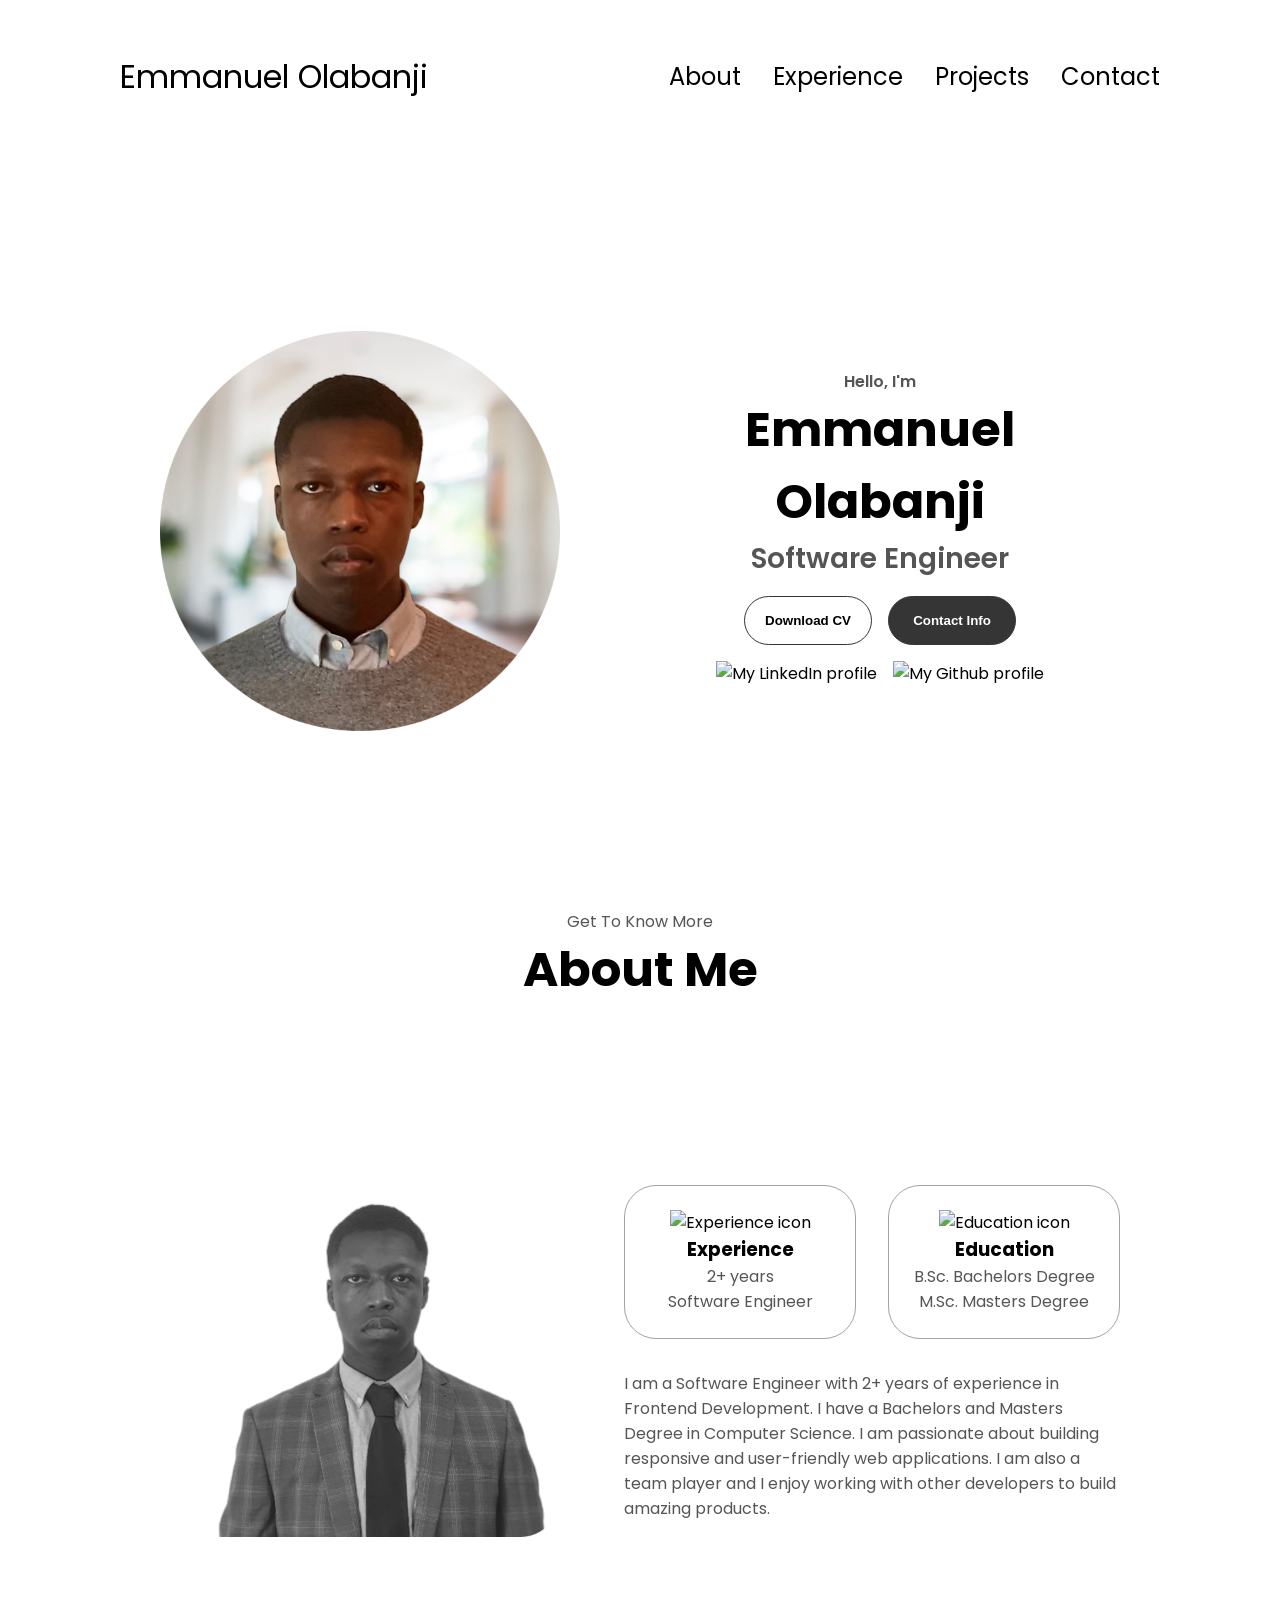
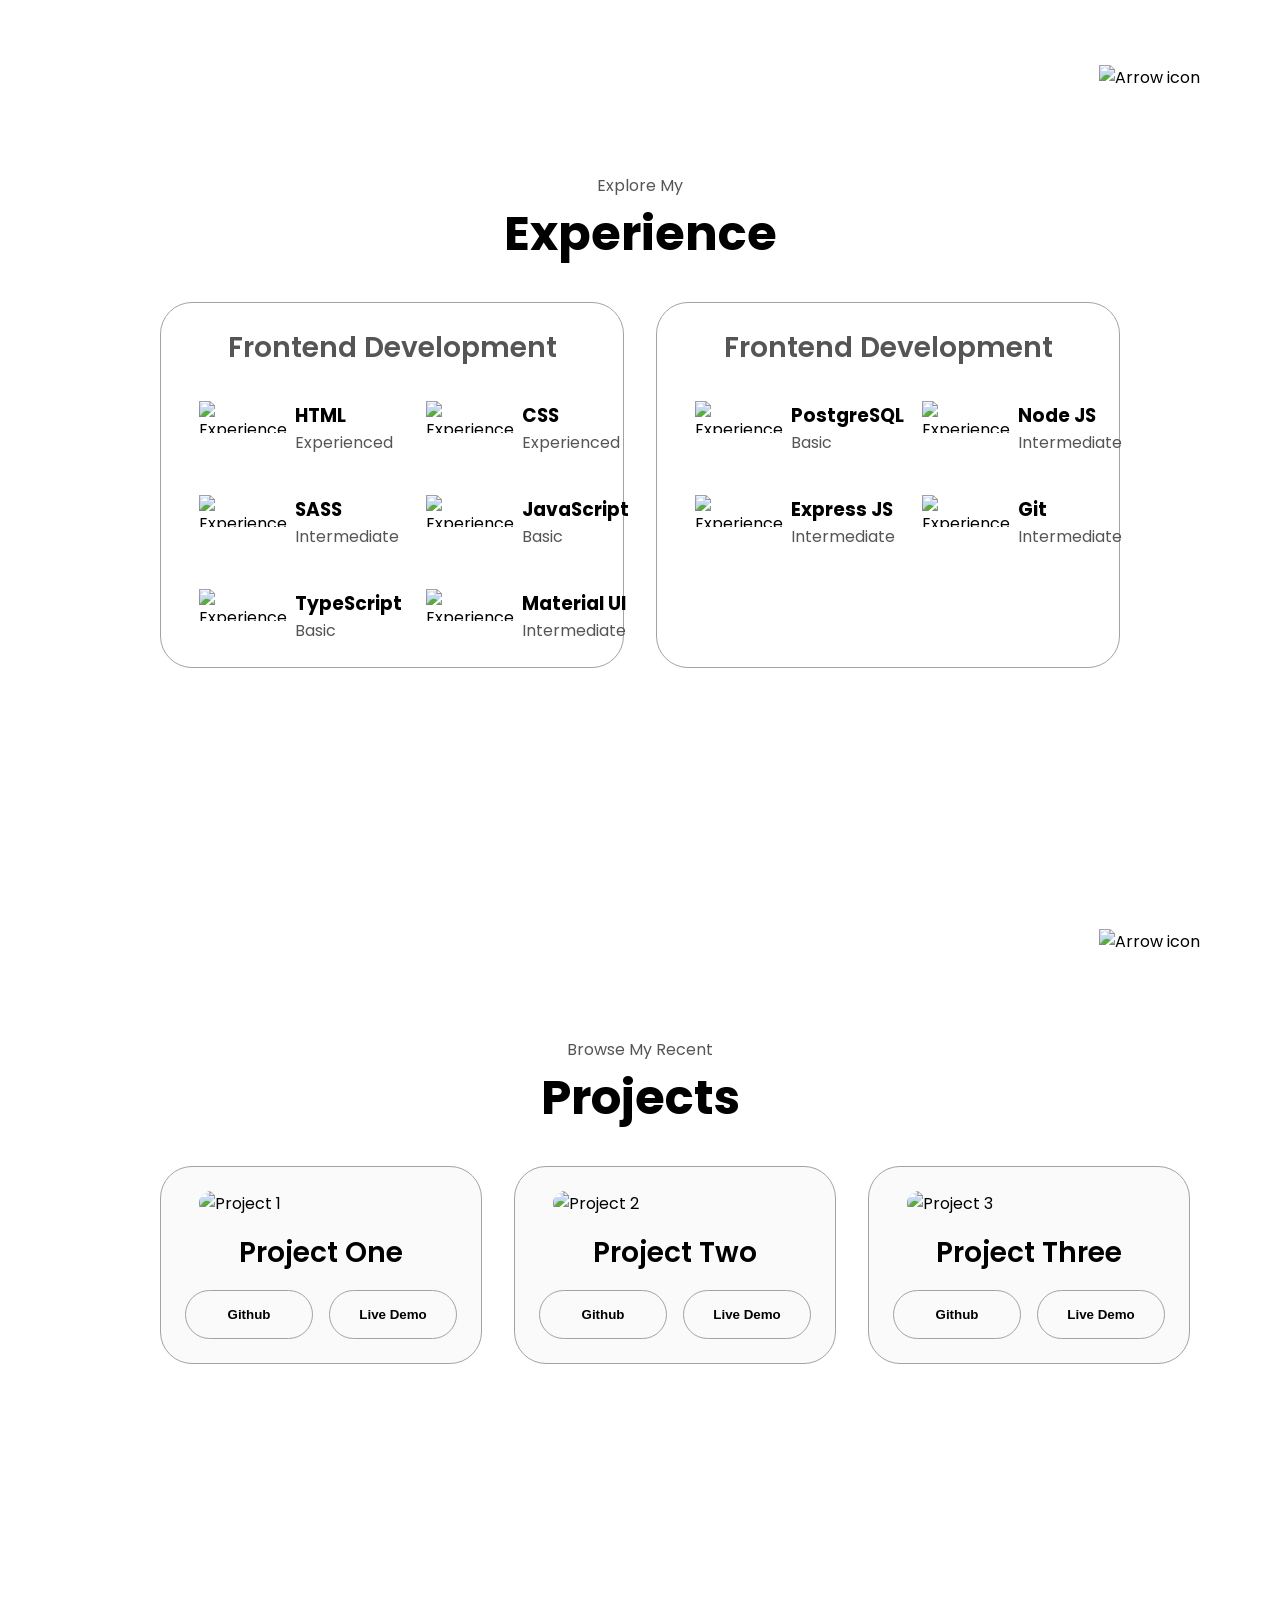
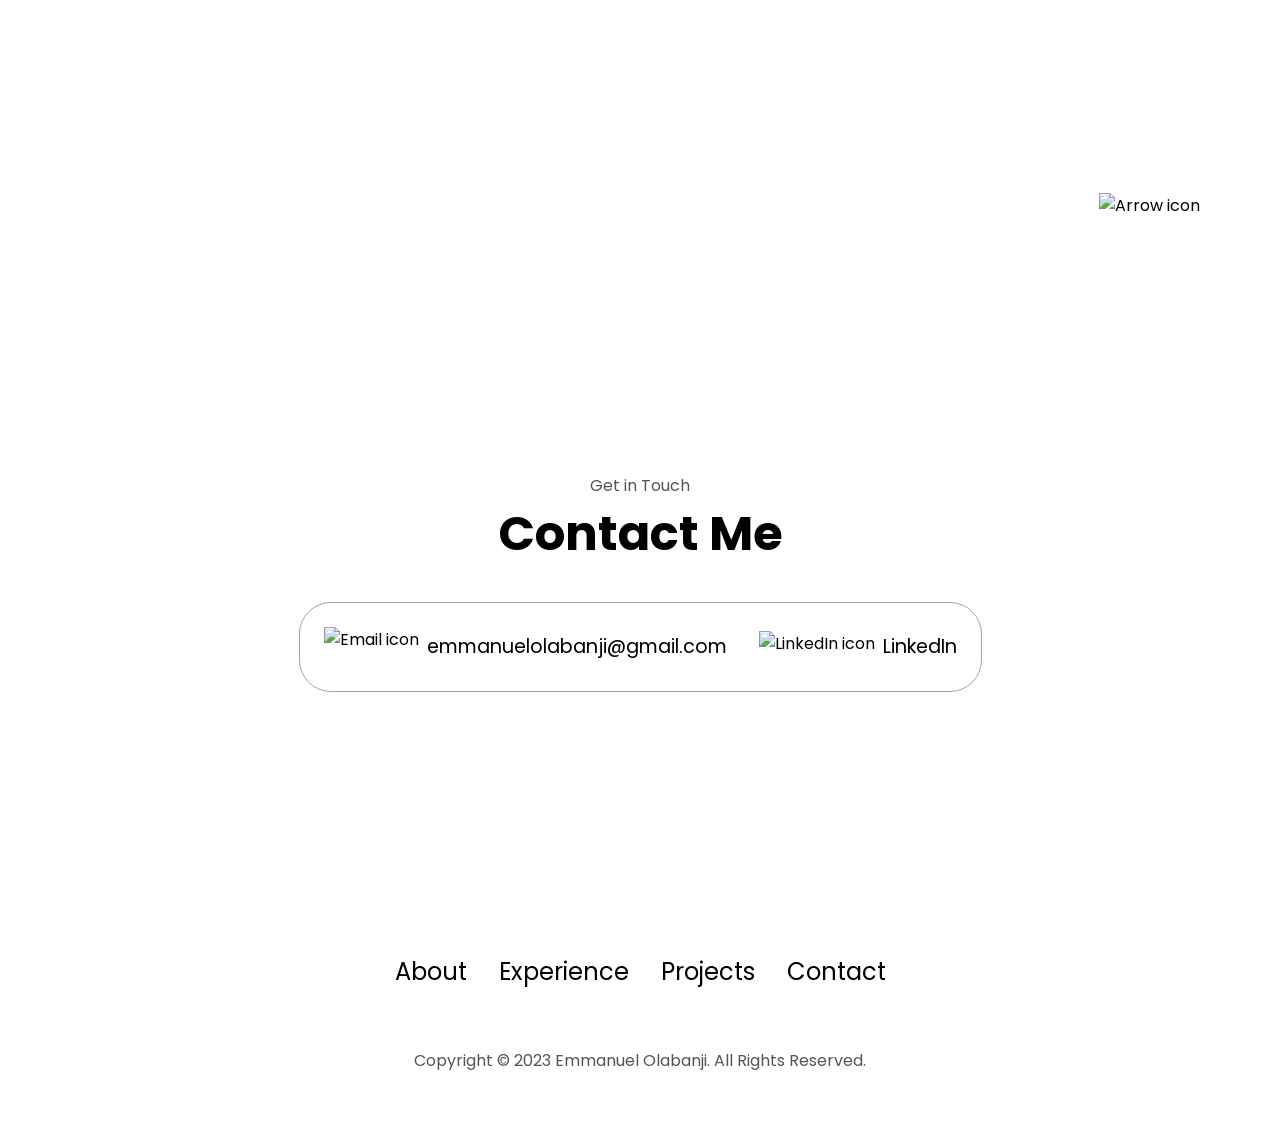
==== index.html @ 45207d9d "Finished Site Amendments" ====
<!DOCTYPE html>
<html lang="en">

<head>
    <meta charset="UTF-8" />
    <meta http-equiv="X-UA-Compatible" content="IE=edge" />
    <meta name="viewport" content="width=device-width, initial-scale=1.0" />
    <title>Portfolio</title>
    <link rel="stylesheet" href="style.css" />
    <link rel="stylesheet" href="mediaqueries.css" />
</head>

<body>
    <nav id="desktop-nav">
        <div class="logo">Emmanuel Olabanji</div>
        <div>
            <ul class="nav-links">
                <li><a href="#about">About</a></li>
                <li><a href="#experience">Experience</a></li>
                <li><a href="#projects">Projects</a></li>
                <li><a href="#contact">Contact</a></li>
            </ul>
        </div>
    </nav>
    <nav id="hamburger-nav">
        <div class="logo">Emmanuel Olabanji</div>
        <div class="hamburger-menu">
            <div class="hamburger-icon" onclick="toggleMenu()">
                <span></span>
                <span></span>
                <span></span>
            </div>
            <div class="menu-links">
                <li><a href="#about" onclick="toggleMenu()">About</a></li>
                <li><a href="#experience" onclick="toggleMenu()">Experience</a></li>
                <li><a href="#projects" onclick="toggleMenu()">Projects</a></li>
                <li><a href="#contact" onclick="toggleMenu()">Contact</a></li>
            </div>
        </div>
    </nav>
    <section id="profile">
        <div class="section__pic-container">
            <img src="./assets/profile-pic.png" alt="Emmanuel Olabanji Profile picture" />
        </div>
        <div class="section__text">
            <p class="section__text__p1">Hello, I'm</p>
            <h1 class="title">Emmanuel Olabanji</h1>
            <p class="section__text__p2">Software Engineer</p>
            <div class="btn-container">
                <button class="btn btn-color-2" onclick="window.open('./assets/EmmanuelOlabanjiCV_V1.pdf')">
                    Download CV
                </button>
                <button class="btn btn-color-1" onclick="location.href='./#contact'">
                    Contact Info
                </button>
            </div>
            <div id="socials-container">
                <img src="./assets/linkedin.png" alt="My LinkedIn profile" class="icon"
                    onclick="location.href='https://www.linkedin.com/in/emmanuelolabanji/'" />
                <img src="./assets/github.png" alt="My Github profile" class="icon"
                    onclick="location.href='https://github.com/Emmanuel-Olabanji'" />
            </div>
        </div>
    </section>
    <section id="about">
        <p class="section__text__p1">Get To Know More</p>
        <h1 class="title">About Me</h1>
        <div class="section-container">
            <div class="section__pic-container">
                <img src="./assets/about-pic.png"  alt="Emmanuel Olabanji Profile picture" class="about-pic" />
            </div>
            <div class="about-details-container">
                <div class="about-containers">
                    <div class="details-container">
                        <img src="./assets/experience.png" alt="Experience icon" class="icon" />
                        <h3>Experience</h3>
                        <p>2+ years <br />Software Engineer</p>
                    </div>
                    <div class="details-container">
                        <img src="./assets/education.png" alt="Education icon" class="icon" />
                        <h3>Education</h3>
                        <p>B.Sc. Bachelors Degree<br />M.Sc. Masters Degree</p>
                    </div>
                </div>
                <div class="text-container">
                    <p>
                        I am a Software Engineer with 2+ years of experience in Frontend Development. I have a Bachelors
                        and Masters Degree in Computer Science. I am passionate about building responsive and
                        user-friendly web applications. I am also a team player and I enjoy working with other
                        developers to build amazing products.
                    </p>
                </div>
            </div>
        </div>
        <img src="./assets/arrow.png" alt="Arrow icon" class="icon arrow" onclick="location.href='./#experience'" />
    </section>
    <section id="experience">
        <p class="section__text__p1">Explore My</p>
        <h1 class="title">Experience</h1>
        <div class="experience-details-container">
            <div class="about-containers">
                <div class="details-container">
                    <h2 class="experience-sub-title">Frontend Development</h2>
                    <div class="article-container">
                        <article>
                            <img src="./assets/checkmark.png" alt="Experience icon" class="icon" />
                            <div>
                                <h3>HTML</h3>
                                <p>Experienced</p>
                            </div>
                        </article>
                        <article>
                            <img src="./assets/checkmark.png" alt="Experience icon" class="icon" />
                            <div>
                                <h3>CSS</h3>
                                <p>Experienced</p>
                            </div>
                        </article>
                        <article>
                            <img src="./assets/checkmark.png" alt="Experience icon" class="icon" />
                            <div>
                                <h3>SASS</h3>
                                <p>Intermediate</p>
                            </div>
                        </article>
                        <article>
                            <img src="./assets/checkmark.png" alt="Experience icon" class="icon" />
                            <div>
                                <h3>JavaScript</h3>
                                <p>Basic</p>
                            </div>
                        </article>
                        <article>
                            <img src="./assets/checkmark.png" alt="Experience icon" class="icon" />
                            <div>
                                <h3>TypeScript</h3>
                                <p>Basic</p>
                            </div>
                        </article>
                        <article>
                            <img src="./assets/checkmark.png" alt="Experience icon" class="icon" />
                            <div>
                                <h3>Material UI</h3>
                                <p>Intermediate</p>
                            </div>
                        </article>
                    </div>
                </div>
                <div class="details-container">
                    <h2 class="experience-sub-title">Frontend Development</h2>
                    <div class="article-container">
                        <article>
                            <img src="./assets/checkmark.png" alt="Experience icon" class="icon" />
                            <div>
                                <h3>PostgreSQL</h3>
                                <p>Basic</p>
                            </div>
                        </article>
                        <article>
                            <img src="./assets/checkmark.png" alt="Experience icon" class="icon" />
                            <div>
                                <h3>Node JS</h3>
                                <p>Intermediate</p>
                            </div>
                        </article>
                        <article>
                            <img src="./assets/checkmark.png" alt="Experience icon" class="icon" />
                            <div>
                                <h3>Express JS</h3>
                                <p>Intermediate</p>
                            </div>
                        </article>
                        <article>
                            <img src="./assets/checkmark.png" alt="Experience icon" class="icon" />
                            <div>
                                <h3>Git</h3>
                                <p>Intermediate</p>
                            </div>
                        </article>
                    </div>
                </div>
            </div>
        </div>
        <img src="./assets/arrow.png" alt="Arrow icon" class="icon arrow" onclick="location.href='./#projects'" />
    </section>
    <section id="projects">
        <p class="section__text__p1">Browse My Recent</p>
        <h1 class="title">Projects</h1>
        <div class="experience-details-container">
            <div class="about-containers">
                <div class="details-container color-container">
                    <div class="article-container">
                        <img src="./assets/project-1.png" alt="Project 1" class="project-img" />
                    </div>
                    <h2 class="experience-sub-title project-title">Project One</h2>
                    <div class="btn-container">
                        <button class="btn btn-color-2 project-btn" onclick="location.href='https://github.com/'">
                            Github
                        </button>
                        <button class="btn btn-color-2 project-btn" onclick="location.href='https://github.com/'">
                            Live Demo
                        </button>
                    </div>
                </div>
                <div class="details-container color-container">
                    <div class="article-container">
                        <img src="./assets/project-2.png" alt="Project 2" class="project-img" />
                    </div>
                    <h2 class="experience-sub-title project-title">Project Two</h2>
                    <div class="btn-container">
                        <button class="btn btn-color-2 project-btn" onclick="location.href='https://github.com/'">
                            Github
                        </button>
                        <button class="btn btn-color-2 project-btn" onclick="location.href='https://github.com/'">
                            Live Demo
                        </button>
                    </div>
                </div>
                <div class="details-container color-container">
                    <div class="article-container">
                        <img src="./assets/project-3.png" alt="Project 3" class="project-img" />
                    </div>
                    <h2 class="experience-sub-title project-title">Project Three</h2>
                    <div class="btn-container">
                        <button class="btn btn-color-2 project-btn" onclick="location.href='https://github.com/'">
                            Github
                        </button>
                        <button class="btn btn-color-2 project-btn" onclick="location.href='https://github.com/'">
                            Live Demo
                        </button>
                    </div>
                </div>
            </div>
        </div>
        <img src="./assets/arrow.png" alt="Arrow icon" class="icon arrow" onclick="location.href='./#contact'" />
    </section>
    <section id="contact">
        <p class="section__text__p1">Get in Touch</p>
        <h1 class="title">Contact Me</h1>
        <div class="contact-info-upper-container">
            <div class="contact-info-container">
                <img src="./assets/email.png" alt="Email icon" class="icon contact-icon email-icon" />
                <p><a href="mailto:emmanuelolabanji@gmail.com">emmanuelolabanji@gmail.com</a></p>
            </div>
            <div class="contact-info-container">
                <img src="./assets/linkedin.png" alt="LinkedIn icon" class="icon contact-icon" />
                <p><a href="https://github.com/Emmanuel-Olabanji">LinkedIn</a></p>
            </div>
        </div>
    </section>
    <footer>
        <nav>
            <div class="nav-links-container">
                <ul class="nav-links">
                    <li><a href="#about">About</a></li>
                    <li><a href="#experience">Experience</a></li>
                    <li><a href="#projects">Projects</a></li>
                    <li><a href="#contact">Contact</a></li>
                </ul>
            </div>
        </nav>
        <p>Copyright &#169; 2023 Emmanuel Olabanji. All Rights Reserved.</p>
    </footer>
    <script src="script.js"></script>
</body>

</html>
---- style.css ----
/* GENERAL */

@import url("https://fonts.googleapis.com/css2?family=Poppins:wght@300;400;500;600&display=swap");

* {
  margin: 0;
  padding: 0;
}

body {
  font-family: "Poppins", sans-serif;
}

html {
  scroll-behavior: smooth;
}

p {
  color: rgb(85, 85, 85);
}

/* TRANSITION */

a,
.btn {
  transition: all 300ms ease;
}

/* DESKTOP NAV */

nav,
.nav-links {
  display: flex;
}

nav {
  justify-content: space-around;
  align-items: center;
  height: 17vh;
}

.nav-links {
  gap: 2rem;
  list-style: none;
  font-size: 1.5rem;
}

a {
  color: black;
  text-decoration: none;
  text-decoration-color: white;
}

a:hover {
  color: grey;
  text-decoration: underline;
  text-underline-offset: 1rem;
  text-decoration-color: rgb(181, 181, 181);
}

.logo {
  font-size: 2rem;
}

.logo:hover {
  cursor: default;
}

/* HAMBURGER MENU */

#hamburger-nav {
  display: none;
}

.hamburger-menu {
  position: relative;
  display: inline-block;
}

.hamburger-icon {
  display: flex;
  flex-direction: column;
  justify-content: space-between;
  height: 24px;
  width: 30px;
  cursor: pointer;
}

.hamburger-icon span {
  width: 100%;
  height: 2px;
  background-color: black;
  transition: all 0.3 ease-in-out;
}

.menu-links {
  position: absolute;
  top: 100%;
  right: 0;
  background-color: white;
  width: fit-content;
  max-height: 0;
  overflow: hidden;
  transition: all 0.3 ease-in-out;
}

.menu-links a {
  display: block;
  padding: 10px;
  text-align: center;
  font-size: 1.5rem;
  color: black;
  text-decoration: none;
  transition: all 0.3 ease-in-out;
}

.menu-links li {
  list-style: none;
}

.menu-links.open {
  max-height: 300px;
}

.hamburger-icon.open span:first-child {
  transform: rotate(45deg) translate(10px, 5px);
}

.hamburger-icon.open span:nth-child(2) {
  opacity: 0;
}

.hamburger-icon.open span:last-child {
  transform: rotate(-45deg) translate(10px, -5px);
}

.hamburger-icon span:first-child {
  transform: none;
}

.hamburger-icon span:first-child {
  opacity: 1;
}

.hamburger-icon span:first-child {
  transform: none;
}

/* SECTIONS */

section {
  padding-top: 4vh;
  height: 96vh;
  margin: 0 10rem;
  box-sizing: border-box;
  min-height: fit-content;
}

.section-container {
  display: flex;
}

/* PROFILE SECTION */

#profile {
  display: flex;
  justify-content: center;
  gap: 5rem;
  height: 80vh;
}

.section__pic-container {
  display: flex;
  height: 400px;
  width: 400px;
  margin: auto 0;
}

.section__text {
  align-self: center;
  text-align: center;
}

.section__text p {
  font-weight: 600;
}

.section__text__p1 {
  text-align: center;
}

.section__text__p2 {
  font-size: 1.75rem;
  margin-bottom: 1rem;
}

.title {
  font-size: 3rem;
  text-align: center;
}

#socials-container {
  display: flex;
  justify-content: center;
  margin-top: 1rem;
  gap: 1rem;
}

/* ICONS */

.icon {
  cursor: pointer;
  height: 2rem;
}

/* BUTTONS */

.btn-container {
  display: flex;
  justify-content: center;
  gap: 1rem;
}

.btn {
  font-weight: 600;
  transition: all 300ms ease;
  padding: 1rem;
  width: 8rem;
  border-radius: 2rem;
}

.btn-color-1,
.btn-color-2 {
  border: rgb(53, 53, 53) 0.1rem solid;
}

.btn-color-1:hover,
.btn-color-2:hover {
  cursor: pointer;
}

.btn-color-1,
.btn-color-2:hover {
  background: rgb(53, 53, 53);
  color: white;
}

.btn-color-1:hover {
  background: rgb(0, 0, 0);
}

.btn-color-2 {
  background: none;
}

.btn-color-2:hover {
  border: rgb(255, 255, 255) 0.1rem solid;
}

.btn-container {
  gap: 1rem;
}

/* ABOUT SECTION */

#about {
  position: relative;
}

.about-containers {
  gap: 2rem;
  margin-bottom: 2rem;
  margin-top: 2rem;
}

.about-details-container {
  justify-content: center;
  flex-direction: column;
}

.about-containers,
.about-details-container {
  display: flex;
}

.about-pic {
  border-radius: 2rem;
}

.arrow {
  position: absolute;
  right: -5rem;
  bottom: 2.5rem;
}

.details-container {
  padding: 1.5rem;
  flex: 1;
  background: white;
  border-radius: 2rem;
  border: rgb(53, 53, 53) 0.1rem solid;
  border-color: rgb(163, 163, 163);
  text-align: center;
}

.section-container {
  gap: 4rem;
  height: 80%;
}

.section__pic-container {
  height: 400px;
  width: 400px;
  margin: auto 0;
}

/* EXPERIENCE SECTION */

#experience {
  position: relative;
}

.experience-sub-title {
  color: rgb(85, 85, 85);
  font-weight: 600;
  font-size: 1.75rem;
  margin-bottom: 2rem;
}

.experience-details-container {
  display: flex;
  justify-content: center;
  flex-direction: column;
}

.article-container {
  display: flex;
  text-align: initial;
  flex-wrap: wrap;
  flex-direction: row;
  gap: 2.5rem;
  justify-content: space-around;
}

article {
  display: flex;
  width: 10rem;
  justify-content: space-around;
  gap: 0.5rem;
}

article .icon {
  cursor: default;
}

/* PROJECTS SECTION */

#projects {
  position: relative;
}

.color-container {
  border-color: rgb(163, 163, 163);
  background: rgb(250, 250, 250);
}

.project-img {
  border-radius: 2rem;
  width: 90%;
  height: 90%;
}

.project-title {
  margin: 1rem;
  color: black;
}

.project-btn {
  color: black;
  border-color: rgb(163, 163, 163);
}

/* CONTACT */

#contact {
  display: flex;
  justify-content: center;
  flex-direction: column;
  height: 70vh;
}

.contact-info-upper-container {
  display: flex;
  justify-content: center;
  border-radius: 2rem;
  border: rgb(53, 53, 53) 0.1rem solid;
  border-color: rgb(163, 163, 163);
  background: (250, 250, 250);
  margin: 2rem auto;
  padding: 0.5rem;
}

.contact-info-container {
  display: flex;
  align-items: center;
  justify-content: center;
  gap: 0.5rem;
  margin: 1rem;
}

.contact-info-container p {
  font-size: larger;
}

.contact-icon {
  cursor: default;
}

.email-icon {
  height: 2.5rem;
}

/* FOOTER SECTION */

footer {
  height: 26vh;
  margin: 0 1rem;
}

footer p {
  text-align: center;
}
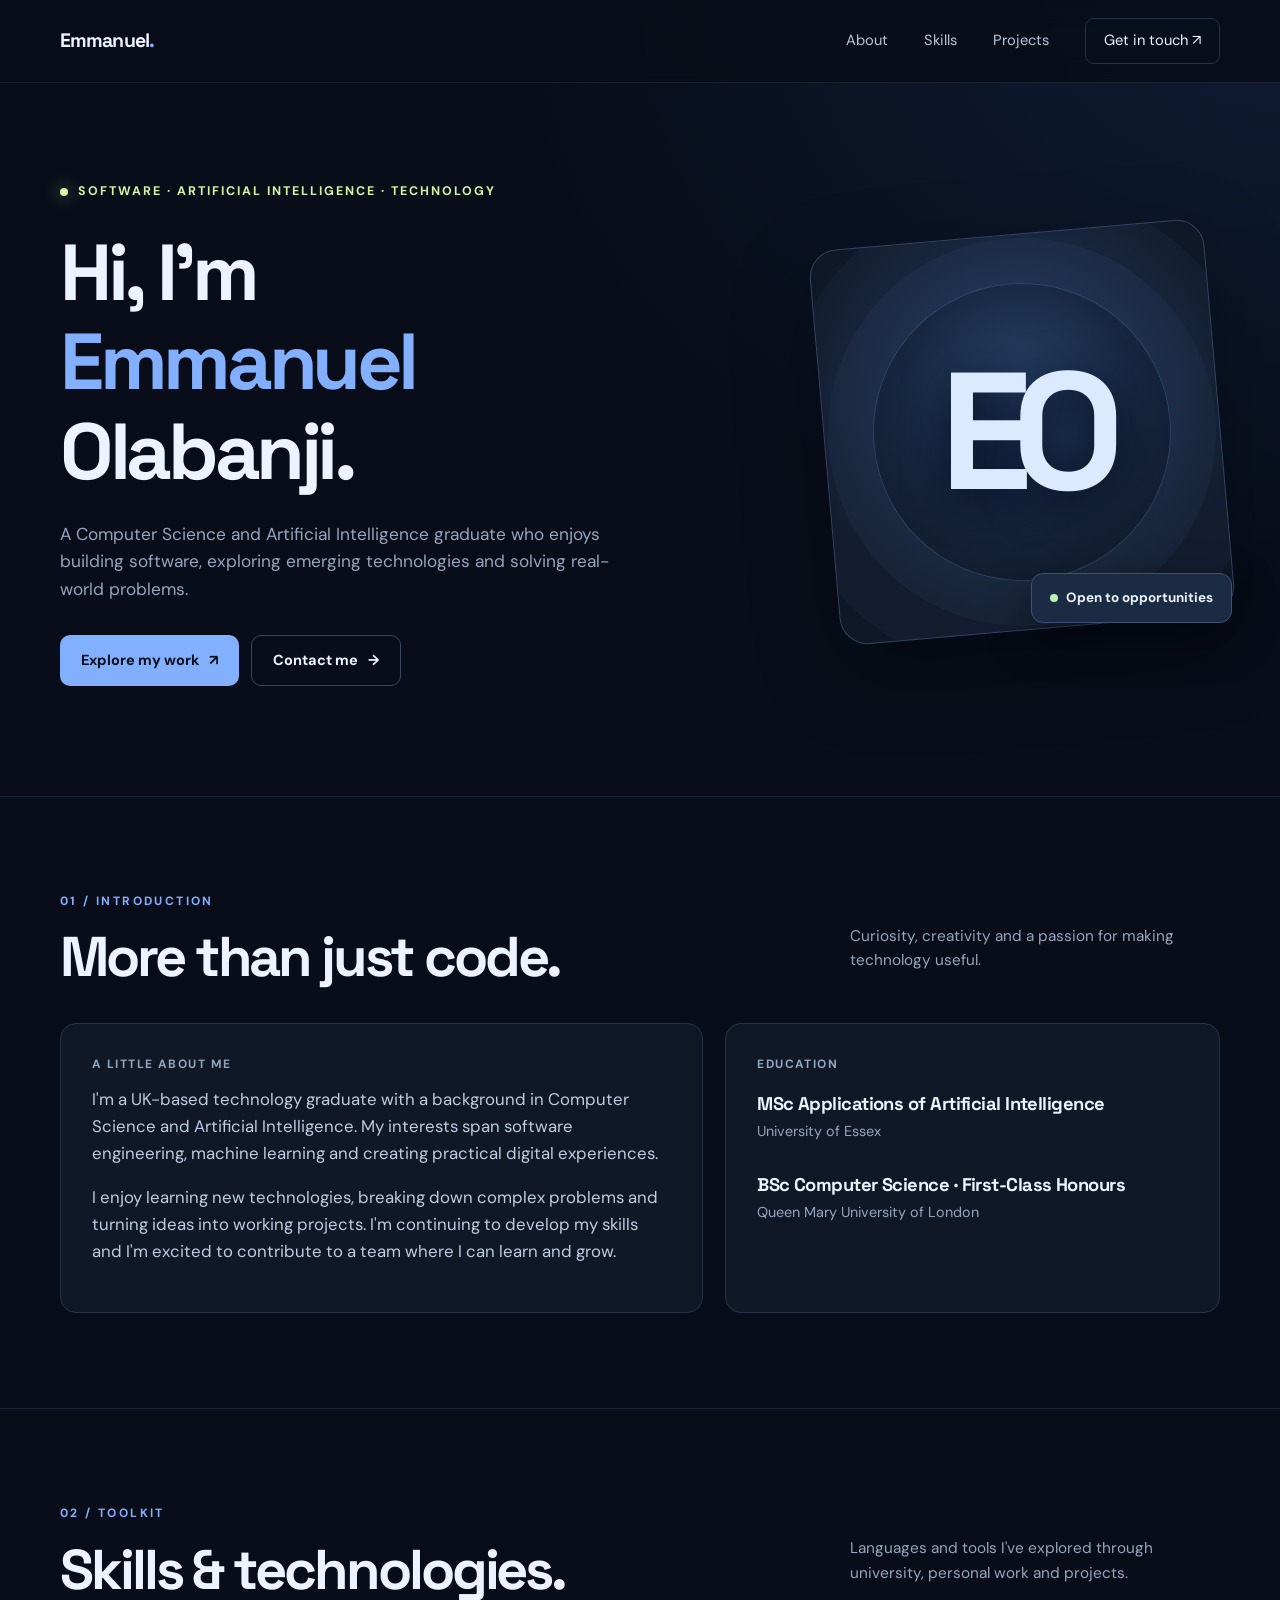
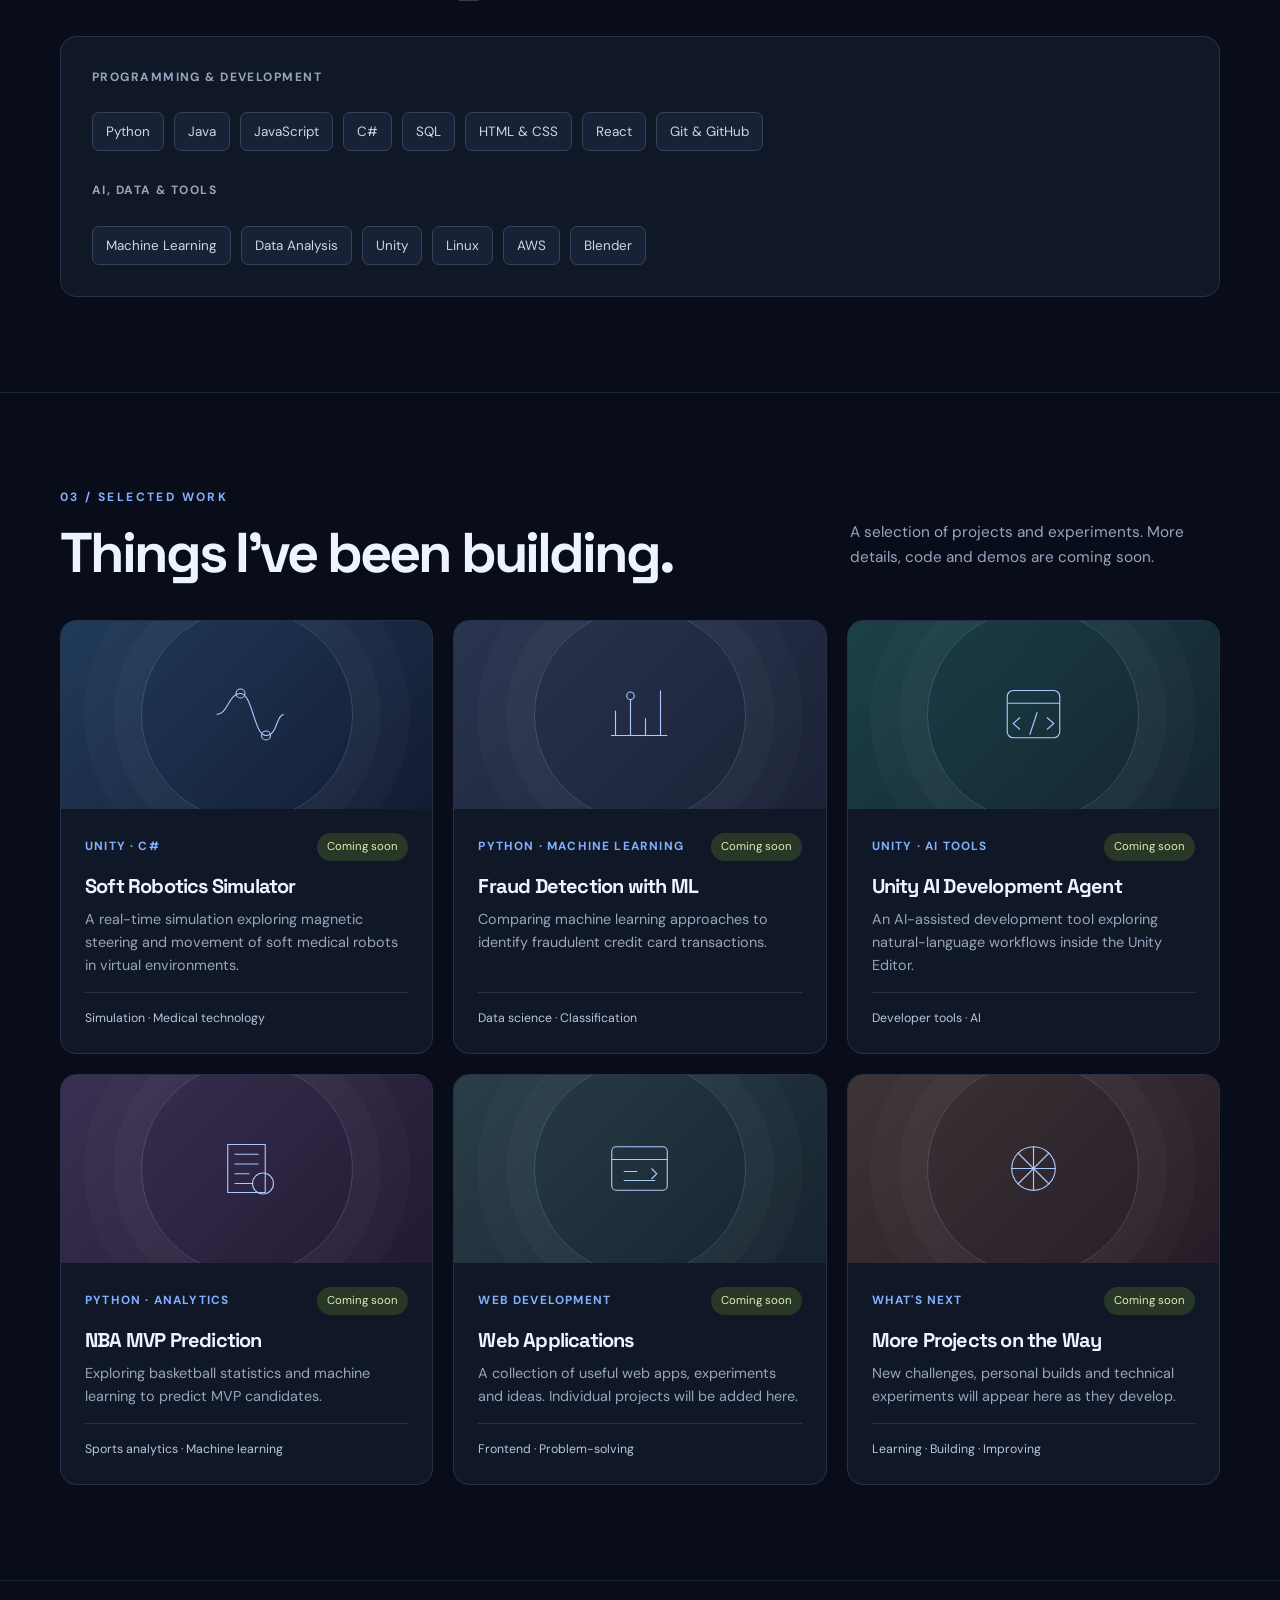
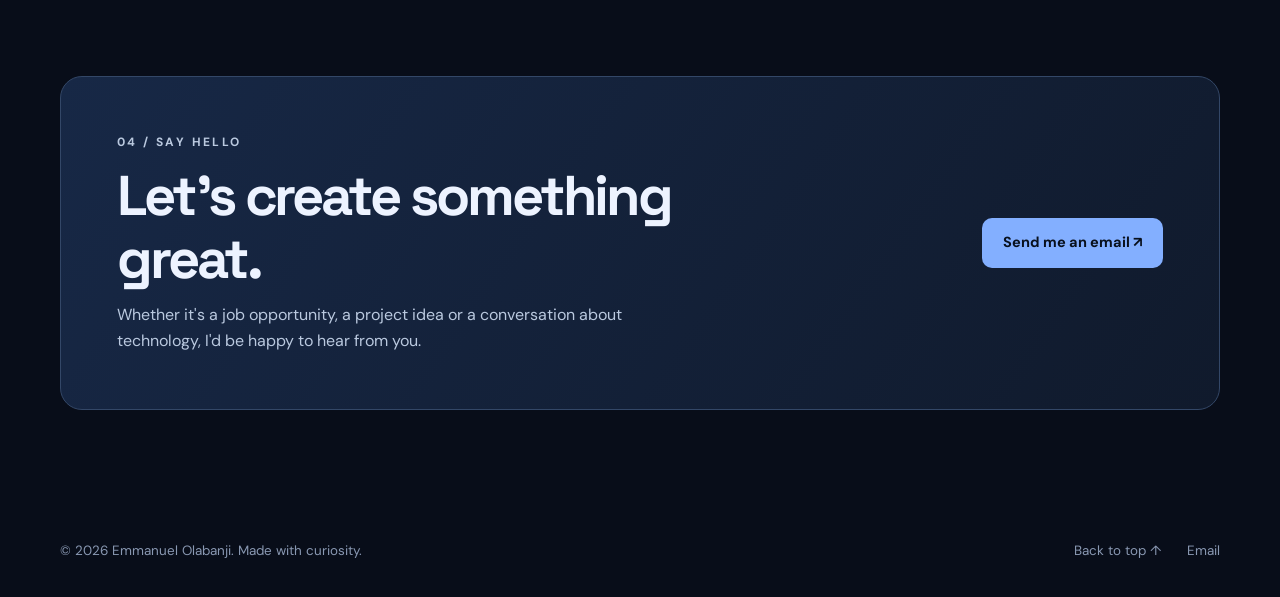
==== commit 46520d0d: "Redesign portfolio website" ====
--- a/index.html
+++ b/index.html
@@ -1,267 +1,34 @@
-<!DOCTYPE html>
-<html lang="en">
-
+<!doctype html>
+<html lang="en-GB">
 <head>
-    <meta charset="UTF-8" />
-    <meta http-equiv="X-UA-Compatible" content="IE=edge" />
-    <meta name="viewport" content="width=device-width, initial-scale=1.0" />
-    <title>Portfolio</title>
-    <link rel="stylesheet" href="style.css" />
-    <link rel="stylesheet" href="mediaqueries.css" />
+  <meta charset="utf-8" />
+  <meta name="viewport" content="width=device-width, initial-scale=1" />
+  <meta name="theme-color" content="#0b1020" />
+  <meta name="description" content="Emmanuel Olabanji — Computer Science and Artificial Intelligence graduate. Exploring software engineering, AI and creative technology." />
+  <title>Emmanuel Olabanji — Software & AI Portfolio</title>
+  <link rel="preconnect" href="https://fonts.googleapis.com" />
+  <link rel="preconnect" href="https://fonts.gstatic.com" crossorigin />
+  <link href="https://fonts.googleapis.com/css2?family=DM+Sans:wght@400;500;600;700&family=Space+Grotesk:wght@400;500;600;700&display=swap" rel="stylesheet" />
+  <style>
+    :root{--bg:#080d19;--surface:#101827;--surface2:#141e30;--line:#273248;--text:#edf3ff;--muted:#96a5be;--blue:#83afff;--lime:#d6f5a3;--max:1160px}
+    *{box-sizing:border-box}html{scroll-behavior:smooth}body{margin:0;background:var(--bg);color:var(--text);font-family:'DM Sans',system-ui,sans-serif;line-height:1.6}body::before{content:"";position:absolute;top:0;right:0;width:65vw;height:640px;pointer-events:none;background:radial-gradient(ellipse at top right,rgba(50,97,175,.18),transparent 65%)}a{color:inherit;text-decoration:none}button{font:inherit}::selection{background:#83afff;color:#08101d}.container{width:min(calc(100% - 48px),var(--max));margin:auto}.header{position:sticky;top:0;z-index:10;background:rgba(8,13,25,.88);backdrop-filter:blur(14px);border-bottom:1px solid rgba(151,173,210,.12)}.nav{height:82px;display:flex;align-items:center;justify-content:space-between;gap:20px}.brand{font-family:'Space Grotesk',sans-serif;font-size:1.22rem;font-weight:700;letter-spacing:-.045em}.brand span{color:var(--blue)}.navlinks{display:flex;gap:36px;align-items:center;color:#b9c5d9;font-size:.92rem}.navlinks a:hover,.footer a:hover{color:var(--blue)}.navcta{padding:10px 18px;border:1px solid var(--line);border-radius:9px;color:var(--text)!important}.navcta:hover{border-color:var(--blue)}.menu{display:none;background:transparent;border:1px solid var(--line);border-radius:8px;color:var(--text);padding:8px 12px}.hero{min-height:650px;display:grid;grid-template-columns:1.5fr .85fr;align-items:center;gap:65px;padding:95px 0 110px}.eyebrow{display:inline-flex;align-items:center;gap:10px;color:var(--lime);font-size:.78rem;font-weight:700;letter-spacing:.16em;text-transform:uppercase}.dot{height:8px;width:8px;background:var(--lime);border-radius:50%;box-shadow:0 0 18px rgba(214,245,163,.7)}h1,h2,h3,p{margin-top:0}h1,h2,h3{font-family:'Space Grotesk',sans-serif;line-height:1.13;letter-spacing:-.055em}h1{font-size:clamp(3.4rem,6.2vw,6rem);margin:24px 0}.gradient{color:var(--blue)}.intro{color:var(--muted);font-size:1.08rem;max-width:590px;margin-bottom:31px}.buttons{display:flex;flex-wrap:wrap;gap:12px}.btn{display:inline-flex;align-items:center;justify-content:center;gap:10px;padding:13px 21px;border-radius:10px;font-weight:700;font-size:.91rem;transition:transform .2s,background .2s}.btn:hover{transform:translateY(-2px)}.btn.primary{background:var(--blue);color:#08101d}.btn.secondary{border:1px solid #374761;color:var(--text)}.hero-art{position:relative;aspect-ratio:1/1.08;display:grid;place-items:center}.artbox{width:100%;aspect-ratio:1;border:1px solid #344363;border-radius:28px;background:radial-gradient(circle at 50% 40%,#29466b 0,#172740 38%,#0f1827 73%);transform:rotate(-5deg);box-shadow:0 30px 85px #0004;display:grid;place-items:center;overflow:hidden}.artbox:before{content:"";position:absolute;width:75%;aspect-ratio:1;border:1px solid #5b84bb55;border-radius:50%;box-shadow:0 0 0 45px #87aefe0a,0 0 0 95px #87aefe09}.initials{font-family:'Space Grotesk';font-size:clamp(6rem,13vw,11rem);font-weight:700;letter-spacing:-.12em;color:#dceaff;transform:rotate(5deg);z-index:1;text-shadow:0 10px 45px #050b1f}.float-tag{position:absolute;right:-12px;bottom:23px;background:#1b2b44;border:1px solid #3d5274;box-shadow:0 14px 45px #0006;padding:13px 18px;border-radius:12px;font-size:.84rem;font-weight:700}.tag-dot{display:inline-block;background:#b8f5b3;width:8px;height:8px;border-radius:50%;margin-right:8px}.section{padding:95px 0;border-top:1px solid #1c2739;scroll-margin-top:80px}.section-head{display:flex;justify-content:space-between;align-items:end;gap:30px;margin-bottom:35px}.kicker{font-size:.75rem;text-transform:uppercase;letter-spacing:.2em;color:var(--blue);font-weight:700;margin-bottom:14px}.section h2{font-size:clamp(2.2rem,4.4vw,3.5rem);margin:0}.section-note{max-width:370px;color:var(--muted);font-size:.96rem}.about-grid{display:grid;grid-template-columns:1.3fr 1fr;gap:22px}.panel{background:var(--surface);border:1px solid var(--line);border-radius:16px;padding:31px}.about-copy{font-size:1.05rem;color:#c1cce0}.mini-label{font-size:.75rem;text-transform:uppercase;letter-spacing:.12em;color:var(--muted);font-weight:700}.education{display:grid;gap:24px}.education h3{font-size:1.15rem;margin:8px 0 5px;letter-spacing:-.03em}.education p{color:var(--muted);margin:0;font-size:.9rem}.skills{display:flex;gap:10px;flex-wrap:wrap;margin-top:25px}.chip{border:1px solid #34425a;background:#172237;color:#c9d6eb;padding:8px 13px;border-radius:7px;font-size:.84rem}.projects{display:grid;grid-template-columns:repeat(3,1fr);gap:20px}.project{background:var(--surface);border:1px solid var(--line);border-radius:16px;overflow:hidden;display:flex;flex-direction:column;transition:transform .2s,border-color .2s}.project:hover{transform:translateY(-4px);border-color:#4c6387}.project-art{height:188px;position:relative;overflow:hidden;display:flex;align-items:center;justify-content:center;background:linear-gradient(135deg,#213a5a,#131c32)}.project-art::before{content:"";position:absolute;width:210px;height:210px;border:1px solid #8bacda44;border-radius:50%;box-shadow:0 0 0 28px #ffffff06,0 0 0 57px #ffffff05}.project-art svg{position:relative;z-index:1;width:75px;height:75px;stroke:#a9c9ff;fill:none;stroke-width:1.5}.project:nth-child(2) .project-art{background:linear-gradient(135deg,#29344f,#1b2236)}.project:nth-child(3) .project-art{background:linear-gradient(135deg,#1b4048,#142530)}.project:nth-child(4) .project-art{background:linear-gradient(135deg,#3a3052,#211a31)}.project:nth-child(5) .project-art{background:linear-gradient(135deg,#293e48,#17232e)}.project:nth-child(6) .project-art{background:linear-gradient(135deg,#3d3436,#251c27)}.project-body{padding:24px;display:flex;flex:1;flex-direction:column}.project-top{display:flex;justify-content:space-between;gap:10px;align-items:center;margin-bottom:14px}.category{color:var(--blue);font-size:.74rem;text-transform:uppercase;letter-spacing:.1em;font-weight:700}.status{font-size:.71rem;color:#dfedb8;background:#293726;padding:5px 10px;border-radius:999px;white-space:nowrap}.project h3{font-size:1.25rem;margin-bottom:11px;letter-spacing:-.04em}.project p{color:var(--muted);font-size:.9rem;flex:1}.project-footer{color:#b6c5df;font-size:.77rem;padding-top:16px;border-top:1px solid var(--line)}.contact{background:linear-gradient(125deg,#172846,#101a2c);border:1px solid #334767;border-radius:22px;padding:56px;display:flex;justify-content:space-between;align-items:center;gap:35px}.contact h2{max-width:580px;margin:12px 0}.contact p{color:#bac9df;max-width:550px;margin-bottom:0}.footer{display:flex;justify-content:space-between;gap:20px;align-items:center;padding:35px 0;color:#8998b2;font-size:.84rem}.footer-links{display:flex;gap:25px}.skip{position:absolute;left:-999px}.skip:focus{left:15px;top:15px;z-index:100;background:#fff;color:#000;padding:8px}@media(max-width:900px){.hero{gap:35px;min-height:570px}.projects{grid-template-columns:repeat(2,1fr)}.hero-art{max-width:320px}.contact{padding:35px}}@media(max-width:680px){.container{width:min(calc(100% - 36px),var(--max))}.nav{height:70px}.menu{display:block}.navlinks{display:none;position:absolute;top:70px;left:0;right:0;background:#101827;border-bottom:1px solid var(--line);padding:20px 24px;flex-direction:column;align-items:flex-start;gap:18px}.navlinks.open{display:flex}.hero{grid-template-columns:1fr;gap:20px;padding:65px 0 80px}.hero-art{max-width:270px;width:80%;justify-self:center}.section{padding:72px 0}.section-head{display:block}.section-note{margin-top:15px}.about-grid,.projects{grid-template-columns:1fr}.contact{display:block;padding:29px}.contact .btn{margin-top:25px}.footer{flex-direction:column;align-items:flex-start}h1{font-size:clamp(3.15rem,12vw,5rem)}}@media(prefers-reduced-motion:reduce){html{scroll-behavior:auto}.btn,.project{transition:none}}
+  </style>
 </head>
-
 <body>
-    <nav id="desktop-nav">
-        <div class="logo">Emmanuel Olabanji</div>
-        <div>
-            <ul class="nav-links">
-                <li><a href="#about">About</a></li>
-                <li><a href="#experience">Experience</a></li>
-                <li><a href="#projects">Projects</a></li>
-                <li><a href="#contact">Contact</a></li>
-            </ul>
-        </div>
-    </nav>
-    <nav id="hamburger-nav">
-        <div class="logo">Emmanuel Olabanji</div>
-        <div class="hamburger-menu">
-            <div class="hamburger-icon" onclick="toggleMenu()">
-                <span></span>
-                <span></span>
-                <span></span>
-            </div>
-            <div class="menu-links">
-                <li><a href="#about" onclick="toggleMenu()">About</a></li>
-                <li><a href="#experience" onclick="toggleMenu()">Experience</a></li>
-                <li><a href="#projects" onclick="toggleMenu()">Projects</a></li>
-                <li><a href="#contact" onclick="toggleMenu()">Contact</a></li>
-            </div>
-        </div>
-    </nav>
-    <section id="profile">
-        <div class="section__pic-container">
-            <img src="./assets/profile-pic.png" alt="Emmanuel Olabanji Profile picture" />
-        </div>
-        <div class="section__text">
-            <p class="section__text__p1">Hello, I'm</p>
-            <h1 class="title">Emmanuel Olabanji</h1>
-            <p class="section__text__p2">Software Engineer</p>
-            <div class="btn-container">
-                <button class="btn btn-color-2" onclick="window.open('./assets/EmmanuelOlabanjiCV_V1.pdf')">
-                    Download CV
-                </button>
-                <button class="btn btn-color-1" onclick="location.href='./#contact'">
-                    Contact Info
-                </button>
-            </div>
-            <div id="socials-container">
-                <img src="./assets/linkedin.png" alt="My LinkedIn profile" class="icon"
-                    onclick="location.href='https://www.linkedin.com/in/emmanuelolabanji/'" />
-                <img src="./assets/github.png" alt="My Github profile" class="icon"
-                    onclick="location.href='https://github.com/Emmanuel-Olabanji'" />
-            </div>
-        </div>
-    </section>
-    <section id="about">
-        <p class="section__text__p1">Get To Know More</p>
-        <h1 class="title">About Me</h1>
-        <div class="section-container">
-            <div class="section__pic-container">
-                <img src="./assets/about-pic.png"  alt="Emmanuel Olabanji Profile picture" class="about-pic" />
-            </div>
-            <div class="about-details-container">
-                <div class="about-containers">
-                    <div class="details-container">
-                        <img src="./assets/experience.png" alt="Experience icon" class="icon" />
-                        <h3>Experience</h3>
-                        <p>2+ years <br />Software Engineer</p>
-                    </div>
-                    <div class="details-container">
-                        <img src="./assets/education.png" alt="Education icon" class="icon" />
-                        <h3>Education</h3>
-                        <p>B.Sc. Bachelors Degree<br />M.Sc. Masters Degree</p>
-                    </div>
-                </div>
-                <div class="text-container">
-                    <p>
-                        I am a Software Engineer with 2+ years of experience in Frontend Development. I have a Bachelors
-                        and Masters Degree in Computer Science. I am passionate about building responsive and
-                        user-friendly web applications. I am also a team player and I enjoy working with other
-                        developers to build amazing products.
-                    </p>
-                </div>
-            </div>
-        </div>
-        <img src="./assets/arrow.png" alt="Arrow icon" class="icon arrow" onclick="location.href='./#experience'" />
-    </section>
-    <section id="experience">
-        <p class="section__text__p1">Explore My</p>
-        <h1 class="title">Experience</h1>
-        <div class="experience-details-container">
-            <div class="about-containers">
-                <div class="details-container">
-                    <h2 class="experience-sub-title">Frontend Development</h2>
-                    <div class="article-container">
-                        <article>
-                            <img src="./assets/checkmark.png" alt="Experience icon" class="icon" />
-                            <div>
-                                <h3>HTML</h3>
-                                <p>Experienced</p>
-                            </div>
-                        </article>
-                        <article>
-                            <img src="./assets/checkmark.png" alt="Experience icon" class="icon" />
-                            <div>
-                                <h3>CSS</h3>
-                                <p>Experienced</p>
-                            </div>
-                        </article>
-                        <article>
-                            <img src="./assets/checkmark.png" alt="Experience icon" class="icon" />
-                            <div>
-                                <h3>SASS</h3>
-                                <p>Intermediate</p>
-                            </div>
-                        </article>
-                        <article>
-                            <img src="./assets/checkmark.png" alt="Experience icon" class="icon" />
-                            <div>
-                                <h3>JavaScript</h3>
-                                <p>Basic</p>
-                            </div>
-                        </article>
-                        <article>
-                            <img src="./assets/checkmark.png" alt="Experience icon" class="icon" />
-                            <div>
-                                <h3>TypeScript</h3>
-                                <p>Basic</p>
-                            </div>
-                        </article>
-                        <article>
-                            <img src="./assets/checkmark.png" alt="Experience icon" class="icon" />
-                            <div>
-                                <h3>Material UI</h3>
-                                <p>Intermediate</p>
-                            </div>
-                        </article>
-                    </div>
-                </div>
-                <div class="details-container">
-                    <h2 class="experience-sub-title">Frontend Development</h2>
-                    <div class="article-container">
-                        <article>
-                            <img src="./assets/checkmark.png" alt="Experience icon" class="icon" />
-                            <div>
-                                <h3>PostgreSQL</h3>
-                                <p>Basic</p>
-                            </div>
-                        </article>
-                        <article>
-                            <img src="./assets/checkmark.png" alt="Experience icon" class="icon" />
-                            <div>
-                                <h3>Node JS</h3>
-                                <p>Intermediate</p>
-                            </div>
-                        </article>
-                        <article>
-                            <img src="./assets/checkmark.png" alt="Experience icon" class="icon" />
-                            <div>
-                                <h3>Express JS</h3>
-                                <p>Intermediate</p>
-                            </div>
-                        </article>
-                        <article>
-                            <img src="./assets/checkmark.png" alt="Experience icon" class="icon" />
-                            <div>
-                                <h3>Git</h3>
-                                <p>Intermediate</p>
-                            </div>
-                        </article>
-                    </div>
-                </div>
-            </div>
-        </div>
-        <img src="./assets/arrow.png" alt="Arrow icon" class="icon arrow" onclick="location.href='./#projects'" />
-    </section>
-    <section id="projects">
-        <p class="section__text__p1">Browse My Recent</p>
-        <h1 class="title">Projects</h1>
-        <div class="experience-details-container">
-            <div class="about-containers">
-                <div class="details-container color-container">
-                    <div class="article-container">
-                        <img src="./assets/project-1.png" alt="Project 1" class="project-img" />
-                    </div>
-                    <h2 class="experience-sub-title project-title">Project One</h2>
-                    <div class="btn-container">
-                        <button class="btn btn-color-2 project-btn" onclick="location.href='https://github.com/'">
-                            Github
-                        </button>
-                        <button class="btn btn-color-2 project-btn" onclick="location.href='https://github.com/'">
-                            Live Demo
-                        </button>
-                    </div>
-                </div>
-                <div class="details-container color-container">
-                    <div class="article-container">
-                        <img src="./assets/project-2.png" alt="Project 2" class="project-img" />
-                    </div>
-                    <h2 class="experience-sub-title project-title">Project Two</h2>
-                    <div class="btn-container">
-                        <button class="btn btn-color-2 project-btn" onclick="location.href='https://github.com/'">
-                            Github
-                        </button>
-                        <button class="btn btn-color-2 project-btn" onclick="location.href='https://github.com/'">
-                            Live Demo
-                        </button>
-                    </div>
-                </div>
-                <div class="details-container color-container">
-                    <div class="article-container">
-                        <img src="./assets/project-3.png" alt="Project 3" class="project-img" />
-                    </div>
-                    <h2 class="experience-sub-title project-title">Project Three</h2>
-                    <div class="btn-container">
-                        <button class="btn btn-color-2 project-btn" onclick="location.href='https://github.com/'">
-                            Github
-                        </button>
-                        <button class="btn btn-color-2 project-btn" onclick="location.href='https://github.com/'">
-                            Live Demo
-                        </button>
-                    </div>
-                </div>
-            </div>
-        </div>
-        <img src="./assets/arrow.png" alt="Arrow icon" class="icon arrow" onclick="location.href='./#contact'" />
-    </section>
-    <section id="contact">
-        <p class="section__text__p1">Get in Touch</p>
-        <h1 class="title">Contact Me</h1>
-        <div class="contact-info-upper-container">
-            <div class="contact-info-container">
-                <img src="./assets/email.png" alt="Email icon" class="icon contact-icon email-icon" />
-                <p><a href="mailto:emmanuelolabanji@gmail.com">emmanuelolabanji@gmail.com</a></p>
-            </div>
-            <div class="contact-info-container">
-                <img src="./assets/linkedin.png" alt="LinkedIn icon" class="icon contact-icon" />
-                <p><a href="https://github.com/Emmanuel-Olabanji">LinkedIn</a></p>
-            </div>
-        </div>
-    </section>
-    <footer>
-        <nav>
-            <div class="nav-links-container">
-                <ul class="nav-links">
-                    <li><a href="#about">About</a></li>
-                    <li><a href="#experience">Experience</a></li>
-                    <li><a href="#projects">Projects</a></li>
-                    <li><a href="#contact">Contact</a></li>
-                </ul>
-            </div>
-        </nav>
-        <p>Copyright &#169; 2023 Emmanuel Olabanji. All Rights Reserved.</p>
-    </footer>
-    <script src="script.js"></script>
-</body>
-
-</html>+<a class="skip" href="#main">Skip to main content</a>
+<header class="header"><nav class="container nav" aria-label="Main navigation"><a class="brand" href="#top">Emmanuel<span>.</span></a><button class="menu" id="menu" aria-expanded="false" aria-controls="navlinks" aria-label="Toggle navigation">☰</button><div class="navlinks" id="navlinks"><a href="#about">About</a><a href="#skills">Skills</a><a href="#projects">Projects</a><a class="navcta" href="#contact">Get in touch ↗</a></div></nav></header>
+<main id="main"><div class="container" id="top"><section class="hero" aria-labelledby="hero-title"><div><div class="eyebrow"><span class="dot"></span> Software · Artificial Intelligence · Technology</div><h1 id="hero-title">Hi, I'm <br><span class="gradient">Emmanuel</span><br>Olabanji.</h1><p class="intro">A Computer Science and Artificial Intelligence graduate who enjoys building software, exploring emerging technologies and solving real-world problems.</p><div class="buttons"><a class="btn primary" href="#projects">Explore my work <span aria-hidden="true">↗</span></a><a class="btn secondary" href="mailto:emmanuelolabanji@gmail.com">Contact me <span aria-hidden="true">→</span></a></div></div><div class="hero-art" aria-hidden="true"><div class="artbox"><span class="initials">EO</span></div><div class="float-tag"><span class="tag-dot"></span>Open to opportunities</div></div></section></div>
+<section class="section" id="about"><div class="container"><div class="section-head"><div><p class="kicker">01 / Introduction</p><h2>More than just code.</h2></div><p class="section-note">Curiosity, creativity and a passion for making technology useful.</p></div><div class="about-grid"><div class="panel"><p class="mini-label">A little about me</p><p class="about-copy">I'm a UK-based technology graduate with a background in Computer Science and Artificial Intelligence. My interests span software engineering, machine learning and creating practical digital experiences.</p><p class="about-copy">I enjoy learning new technologies, breaking down complex problems and turning ideas into working projects. I'm continuing to develop my skills and I'm excited to contribute to a team where I can learn and grow.</p></div><div class="panel"><p class="mini-label">Education</p><div class="education"><div><h3>MSc Applications of Artificial Intelligence</h3><p>University of Essex</p></div><div><h3>BSc Computer Science · First-Class Honours</h3><p>Queen Mary University of London</p></div></div></div></div></div></section>
+<section class="section" id="skills"><div class="container"><div class="section-head"><div><p class="kicker">02 / Toolkit</p><h2>Skills & technologies.</h2></div><p class="section-note">Languages and tools I've explored through university, personal work and projects.</p></div><div class="panel"><p class="mini-label">Programming & development</p><div class="skills"><span class="chip">Python</span><span class="chip">Java</span><span class="chip">JavaScript</span><span class="chip">C#</span><span class="chip">SQL</span><span class="chip">HTML & CSS</span><span class="chip">React</span><span class="chip">Git & GitHub</span></div><p class="mini-label" style="margin-top:30px">AI, data & tools</p><div class="skills"><span class="chip">Machine Learning</span><span class="chip">Data Analysis</span><span class="chip">Unity</span><span class="chip">Linux</span><span class="chip">AWS</span><span class="chip">Blender</span></div></div></div></section>
+<section class="section" id="projects"><div class="container"><div class="section-head"><div><p class="kicker">03 / Selected work</p><h2>Things I've been building.</h2></div><p class="section-note">A selection of projects and experiments. More details, code and demos are coming soon.</p></div><div class="projects">
+<article class="project"><div class="project-art"><svg viewBox="0 0 100 100" aria-hidden="true"><path d="M10 50C25 50 26 22 42 22S60 78 76 78s13-28 24-28"/><circle cx="42" cy="22" r="6"/><circle cx="76" cy="78" r="6"/></svg></div><div class="project-body"><div class="project-top"><span class="category">Unity · C#</span><span class="status">Coming soon</span></div><h3>Soft Robotics Simulator</h3><p>A real-time simulation exploring magnetic steering and movement of soft medical robots in virtual environments.</p><div class="project-footer">Simulation · Medical technology</div></div></article>
+<article class="project"><div class="project-art"><svg viewBox="0 0 100 100" aria-hidden="true"><path d="M18 78V45M38 78V30M58 78V55M78 78V18M12 78h75"/><circle cx="38" cy="25" r="5"/></svg></div><div class="project-body"><div class="project-top"><span class="category">Python · Machine Learning</span><span class="status">Coming soon</span></div><h3>Fraud Detection with ML</h3><p>Comparing machine learning approaches to identify fraudulent credit card transactions.</p><div class="project-footer">Data science · Classification</div></div></article>
+<article class="project"><div class="project-art"><svg viewBox="0 0 100 100" aria-hidden="true"><rect x="15" y="18" width="70" height="63" rx="8"/><path d="M15 35h70M32 54l-9 8 9 8m36-16 9 8-9 8M55 47l-10 30"/></svg></div><div class="project-body"><div class="project-top"><span class="category">Unity · AI Tools</span><span class="status">Coming soon</span></div><h3>Unity AI Development Agent</h3><p>An AI-assisted development tool exploring natural-language workflows inside the Unity Editor.</p><div class="project-footer">Developer tools · AI</div></div></article>
+<article class="project"><div class="project-art"><svg viewBox="0 0 100 100" aria-hidden="true"><path d="M25 18h50v64H25zM34 31h32M34 44h32M34 57h20M34 70h25"/><circle cx="72" cy="70" r="14"/></svg></div><div class="project-body"><div class="project-top"><span class="category">Python · Analytics</span><span class="status">Coming soon</span></div><h3>NBA MVP Prediction</h3><p>Exploring basketball statistics and machine learning to predict MVP candidates.</p><div class="project-footer">Sports analytics · Machine learning</div></div></article>
+<article class="project"><div class="project-art"><svg viewBox="0 0 100 100" aria-hidden="true"><rect x="13" y="21" width="74" height="58" rx="6"/><path d="M13 38h74M29 54h18M29 66h42M66 50l7 7-7 7"/></svg></div><div class="project-body"><div class="project-top"><span class="category">Web development</span><span class="status">Coming soon</span></div><h3>Web Applications</h3><p>A collection of useful web apps, experiments and ideas. Individual projects will be added here.</p><div class="project-footer">Frontend · Problem-solving</div></div></article>
+<article class="project"><div class="project-art"><svg viewBox="0 0 100 100" aria-hidden="true"><circle cx="50" cy="50" r="29"/><path d="M50 20v60M20 50h60M29 29l42 42M71 29 29 71"/></svg></div><div class="project-body"><div class="project-top"><span class="category">What's next</span><span class="status">Coming soon</span></div><h3>More Projects on the Way</h3><p>New challenges, personal builds and technical experiments will appear here as they develop.</p><div class="project-footer">Learning · Building · Improving</div></div></article>
+</div></div></section>
+<section class="section" id="contact"><div class="container"><div class="contact"><div><p class="kicker">04 / Say hello</p><h2>Let's create something great.</h2><p>Whether it's a job opportunity, a project idea or a conversation about technology, I'd be happy to hear from you.</p></div><a class="btn primary" href="mailto:emmanuelolabanji@gmail.com">Send me an email ↗</a></div></div></section></main>
+<footer class="container footer"><div>© <span id="year">2026</span> Emmanuel Olabanji. Made with curiosity.</div><div class="footer-links"><a href="#top">Back to top ↑</a><a href="mailto:emmanuelolabanji@gmail.com">Email</a></div></footer>
+<script>document.getElementById('year').textContent=new Date().getFullYear();const menu=document.getElementById('menu'),links=document.getElementById('navlinks');menu.addEventListener('click',()=>{const expanded=menu.getAttribute('aria-expanded')==='true';menu.setAttribute('aria-expanded',String(!expanded));links.classList.toggle('open',!expanded)});links.querySelectorAll('a').forEach(a=>a.addEventListener('click',()=>{links.classList.remove('open');menu.setAttribute('aria-expanded','false')}));</script>
+</body></html>
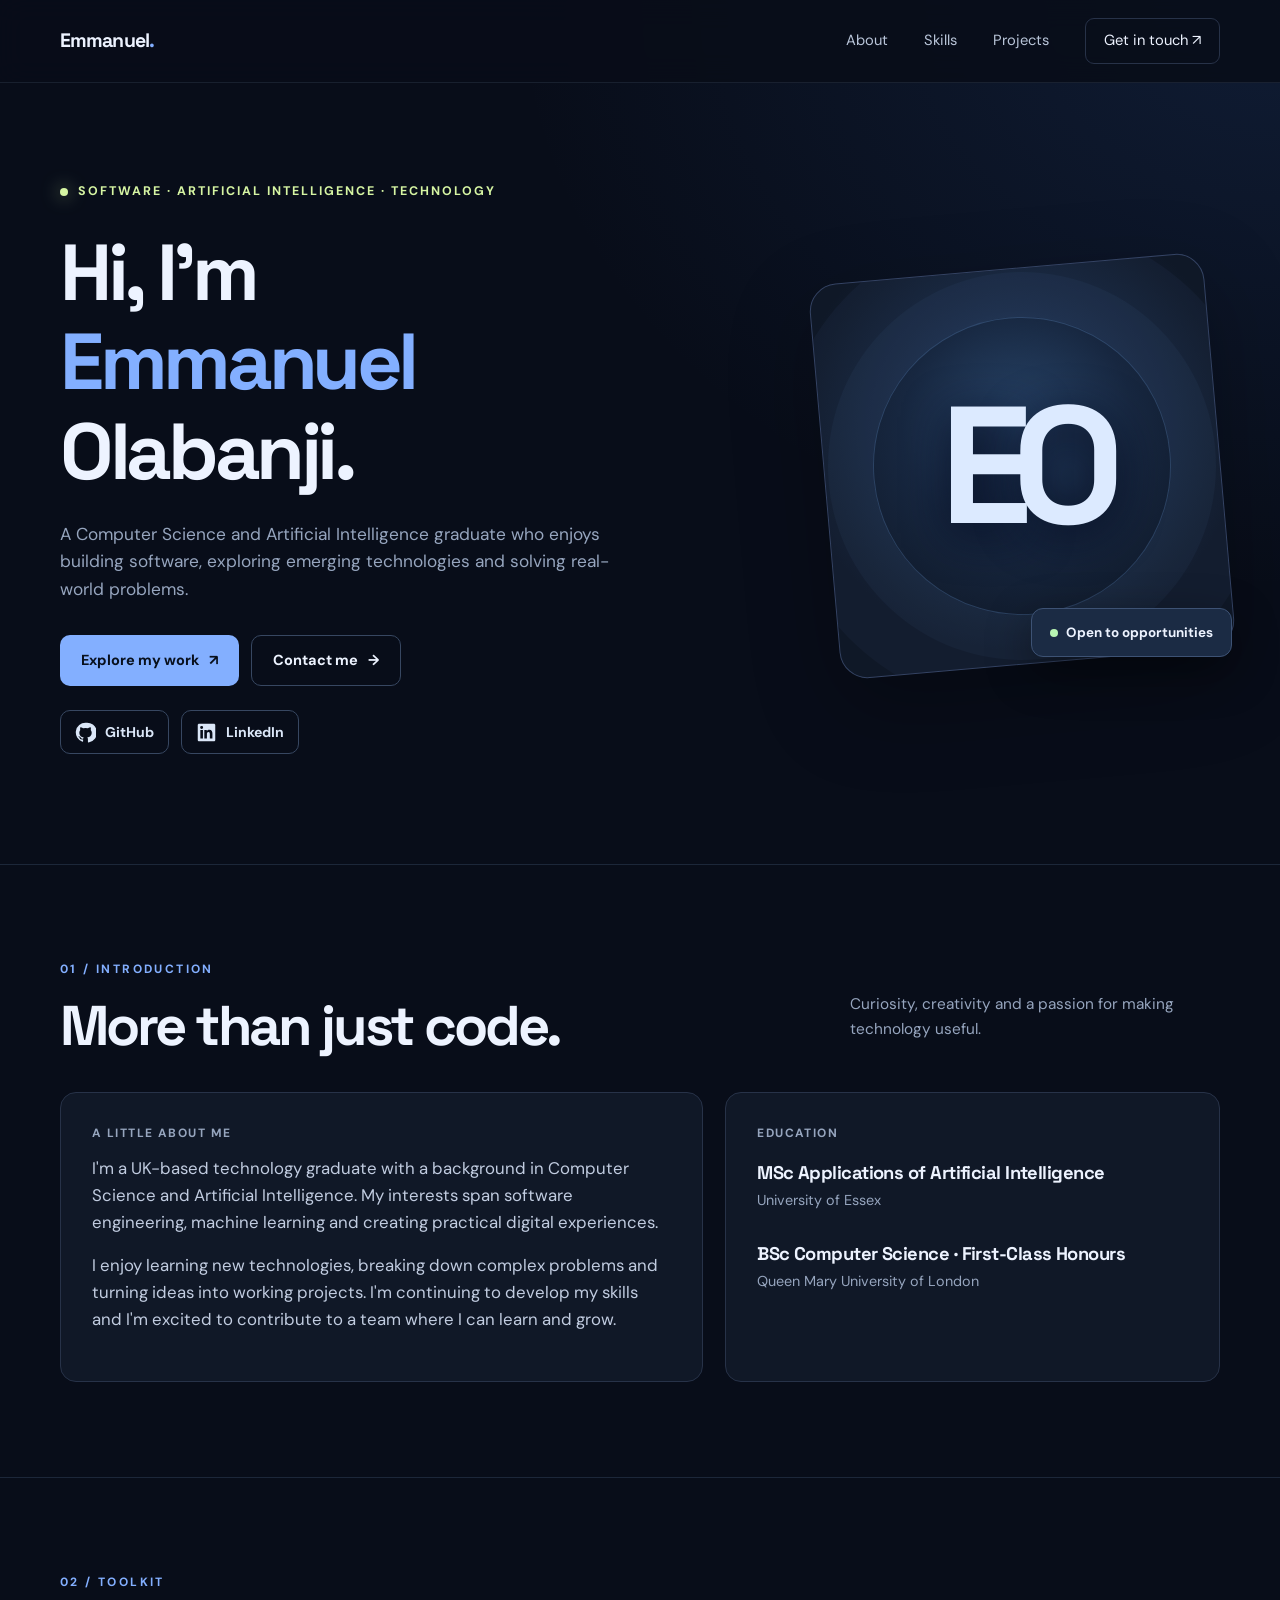
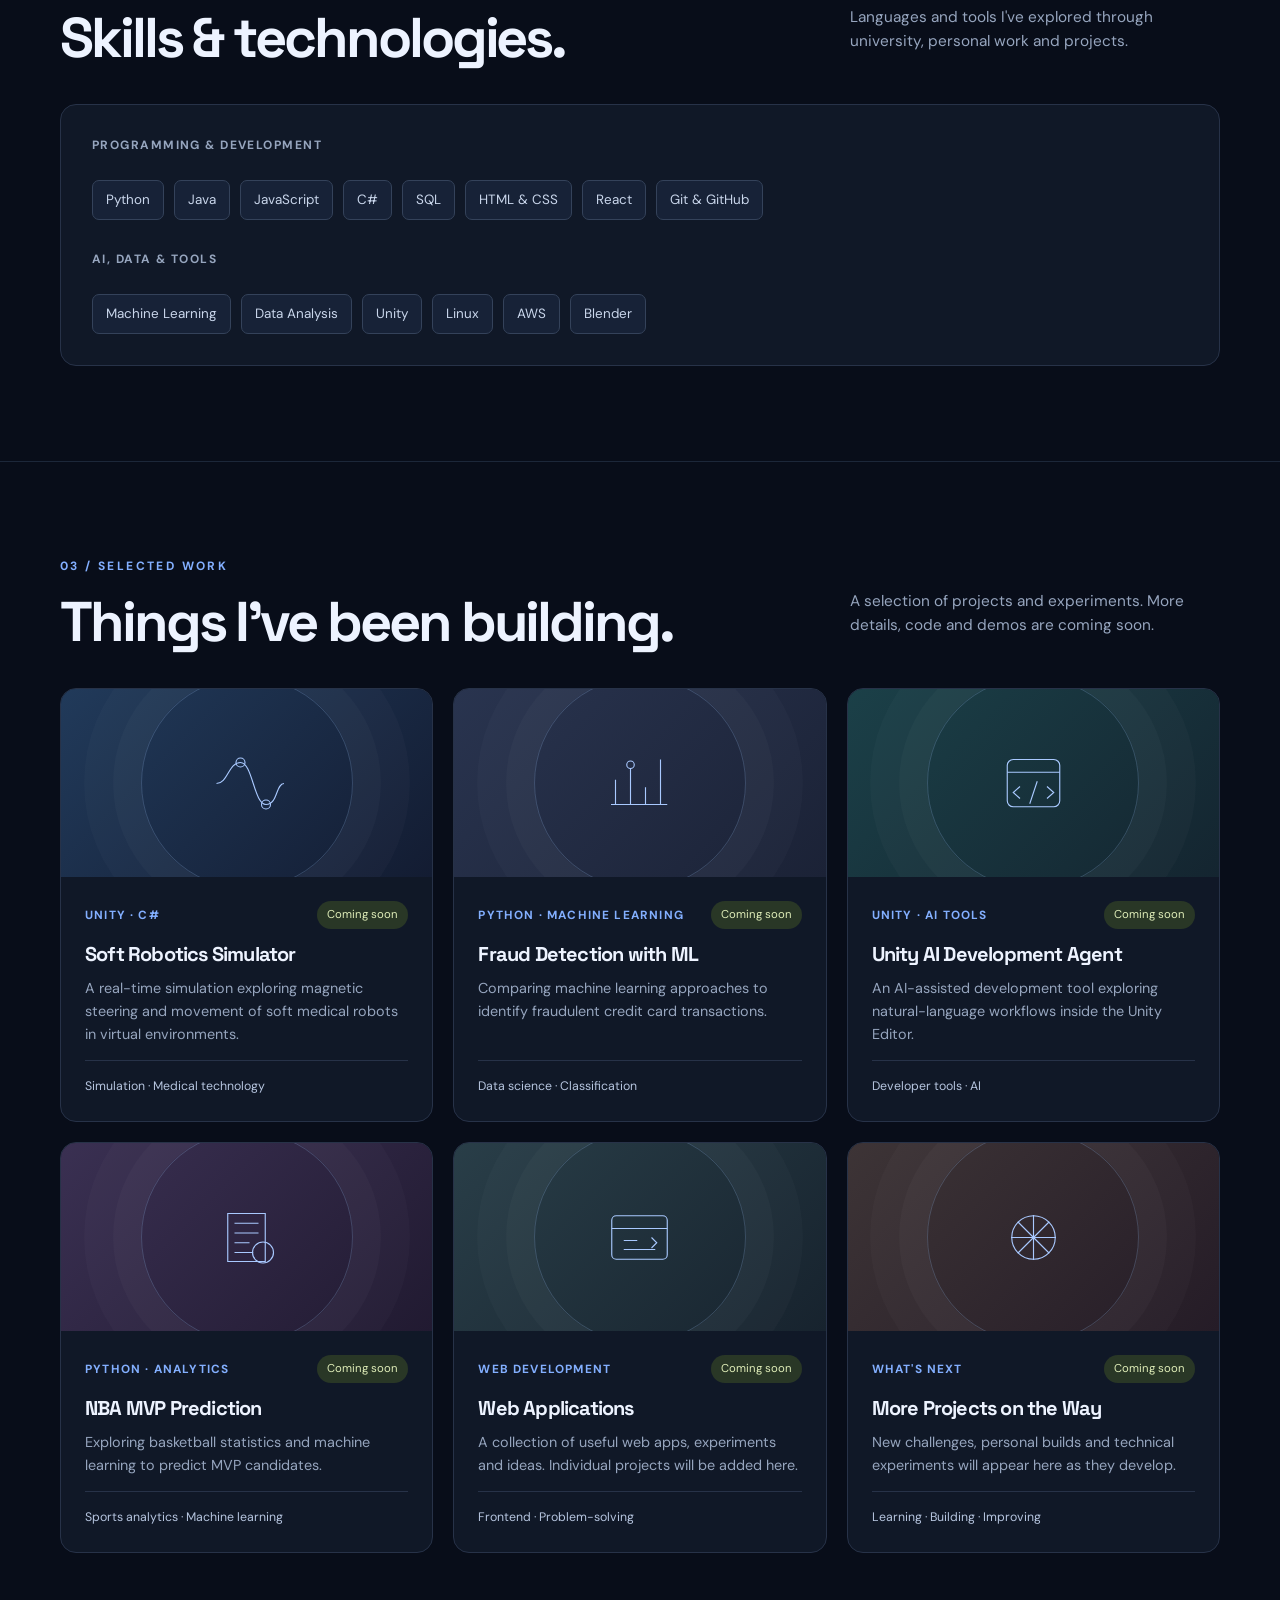
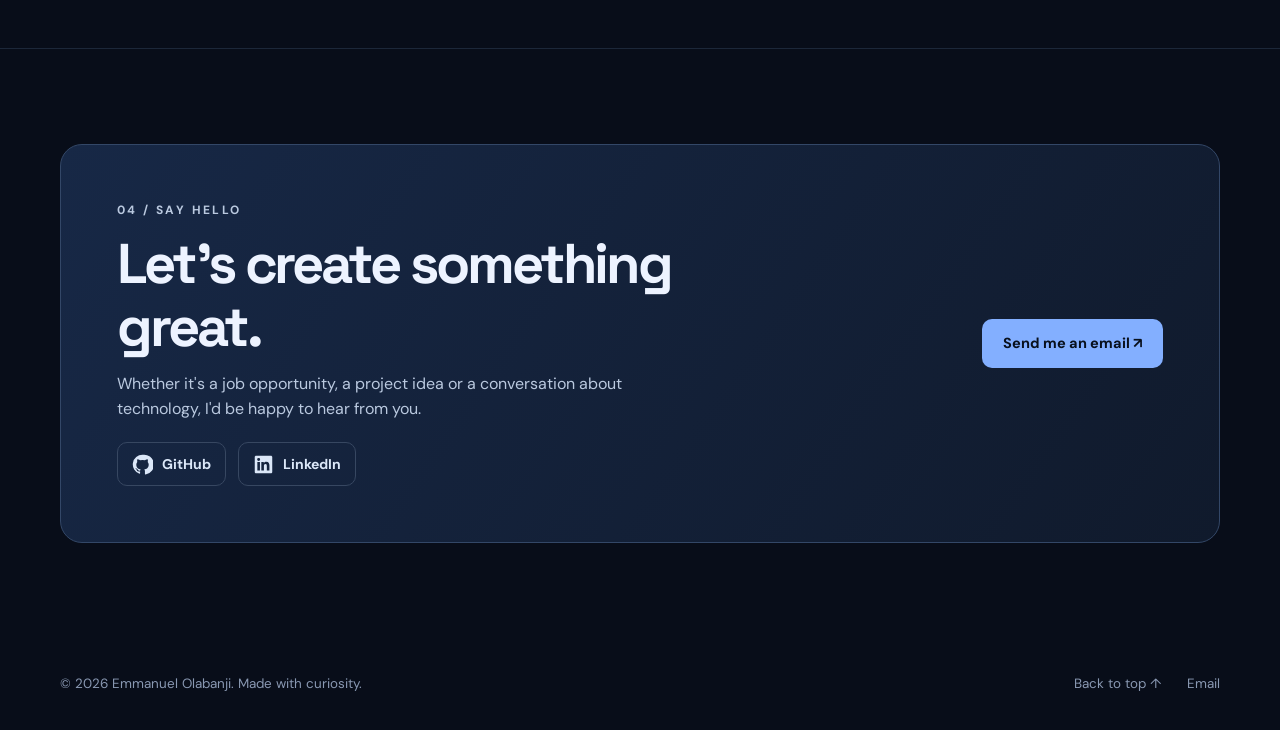
==== commit 1882e0be: "Add GitHub and LinkedIn icons" ====
--- a/index.html
+++ b/index.html
@@ -12,12 +12,13 @@
   <style>
     :root{--bg:#080d19;--surface:#101827;--surface2:#141e30;--line:#273248;--text:#edf3ff;--muted:#96a5be;--blue:#83afff;--lime:#d6f5a3;--max:1160px}
     *{box-sizing:border-box}html{scroll-behavior:smooth}body{margin:0;background:var(--bg);color:var(--text);font-family:'DM Sans',system-ui,sans-serif;line-height:1.6}body::before{content:"";position:absolute;top:0;right:0;width:65vw;height:640px;pointer-events:none;background:radial-gradient(ellipse at top right,rgba(50,97,175,.18),transparent 65%)}a{color:inherit;text-decoration:none}button{font:inherit}::selection{background:#83afff;color:#08101d}.container{width:min(calc(100% - 48px),var(--max));margin:auto}.header{position:sticky;top:0;z-index:10;background:rgba(8,13,25,.88);backdrop-filter:blur(14px);border-bottom:1px solid rgba(151,173,210,.12)}.nav{height:82px;display:flex;align-items:center;justify-content:space-between;gap:20px}.brand{font-family:'Space Grotesk',sans-serif;font-size:1.22rem;font-weight:700;letter-spacing:-.045em}.brand span{color:var(--blue)}.navlinks{display:flex;gap:36px;align-items:center;color:#b9c5d9;font-size:.92rem}.navlinks a:hover,.footer a:hover{color:var(--blue)}.navcta{padding:10px 18px;border:1px solid var(--line);border-radius:9px;color:var(--text)!important}.navcta:hover{border-color:var(--blue)}.menu{display:none;background:transparent;border:1px solid var(--line);border-radius:8px;color:var(--text);padding:8px 12px}.hero{min-height:650px;display:grid;grid-template-columns:1.5fr .85fr;align-items:center;gap:65px;padding:95px 0 110px}.eyebrow{display:inline-flex;align-items:center;gap:10px;color:var(--lime);font-size:.78rem;font-weight:700;letter-spacing:.16em;text-transform:uppercase}.dot{height:8px;width:8px;background:var(--lime);border-radius:50%;box-shadow:0 0 18px rgba(214,245,163,.7)}h1,h2,h3,p{margin-top:0}h1,h2,h3{font-family:'Space Grotesk',sans-serif;line-height:1.13;letter-spacing:-.055em}h1{font-size:clamp(3.4rem,6.2vw,6rem);margin:24px 0}.gradient{color:var(--blue)}.intro{color:var(--muted);font-size:1.08rem;max-width:590px;margin-bottom:31px}.buttons{display:flex;flex-wrap:wrap;gap:12px}.btn{display:inline-flex;align-items:center;justify-content:center;gap:10px;padding:13px 21px;border-radius:10px;font-weight:700;font-size:.91rem;transition:transform .2s,background .2s}.btn:hover{transform:translateY(-2px)}.btn.primary{background:var(--blue);color:#08101d}.btn.secondary{border:1px solid #374761;color:var(--text)}.hero-art{position:relative;aspect-ratio:1/1.08;display:grid;place-items:center}.artbox{width:100%;aspect-ratio:1;border:1px solid #344363;border-radius:28px;background:radial-gradient(circle at 50% 40%,#29466b 0,#172740 38%,#0f1827 73%);transform:rotate(-5deg);box-shadow:0 30px 85px #0004;display:grid;place-items:center;overflow:hidden}.artbox:before{content:"";position:absolute;width:75%;aspect-ratio:1;border:1px solid #5b84bb55;border-radius:50%;box-shadow:0 0 0 45px #87aefe0a,0 0 0 95px #87aefe09}.initials{font-family:'Space Grotesk';font-size:clamp(6rem,13vw,11rem);font-weight:700;letter-spacing:-.12em;color:#dceaff;transform:rotate(5deg);z-index:1;text-shadow:0 10px 45px #050b1f}.float-tag{position:absolute;right:-12px;bottom:23px;background:#1b2b44;border:1px solid #3d5274;box-shadow:0 14px 45px #0006;padding:13px 18px;border-radius:12px;font-size:.84rem;font-weight:700}.tag-dot{display:inline-block;background:#b8f5b3;width:8px;height:8px;border-radius:50%;margin-right:8px}.section{padding:95px 0;border-top:1px solid #1c2739;scroll-margin-top:80px}.section-head{display:flex;justify-content:space-between;align-items:end;gap:30px;margin-bottom:35px}.kicker{font-size:.75rem;text-transform:uppercase;letter-spacing:.2em;color:var(--blue);font-weight:700;margin-bottom:14px}.section h2{font-size:clamp(2.2rem,4.4vw,3.5rem);margin:0}.section-note{max-width:370px;color:var(--muted);font-size:.96rem}.about-grid{display:grid;grid-template-columns:1.3fr 1fr;gap:22px}.panel{background:var(--surface);border:1px solid var(--line);border-radius:16px;padding:31px}.about-copy{font-size:1.05rem;color:#c1cce0}.mini-label{font-size:.75rem;text-transform:uppercase;letter-spacing:.12em;color:var(--muted);font-weight:700}.education{display:grid;gap:24px}.education h3{font-size:1.15rem;margin:8px 0 5px;letter-spacing:-.03em}.education p{color:var(--muted);margin:0;font-size:.9rem}.skills{display:flex;gap:10px;flex-wrap:wrap;margin-top:25px}.chip{border:1px solid #34425a;background:#172237;color:#c9d6eb;padding:8px 13px;border-radius:7px;font-size:.84rem}.projects{display:grid;grid-template-columns:repeat(3,1fr);gap:20px}.project{background:var(--surface);border:1px solid var(--line);border-radius:16px;overflow:hidden;display:flex;flex-direction:column;transition:transform .2s,border-color .2s}.project:hover{transform:translateY(-4px);border-color:#4c6387}.project-art{height:188px;position:relative;overflow:hidden;display:flex;align-items:center;justify-content:center;background:linear-gradient(135deg,#213a5a,#131c32)}.project-art::before{content:"";position:absolute;width:210px;height:210px;border:1px solid #8bacda44;border-radius:50%;box-shadow:0 0 0 28px #ffffff06,0 0 0 57px #ffffff05}.project-art svg{position:relative;z-index:1;width:75px;height:75px;stroke:#a9c9ff;fill:none;stroke-width:1.5}.project:nth-child(2) .project-art{background:linear-gradient(135deg,#29344f,#1b2236)}.project:nth-child(3) .project-art{background:linear-gradient(135deg,#1b4048,#142530)}.project:nth-child(4) .project-art{background:linear-gradient(135deg,#3a3052,#211a31)}.project:nth-child(5) .project-art{background:linear-gradient(135deg,#293e48,#17232e)}.project:nth-child(6) .project-art{background:linear-gradient(135deg,#3d3436,#251c27)}.project-body{padding:24px;display:flex;flex:1;flex-direction:column}.project-top{display:flex;justify-content:space-between;gap:10px;align-items:center;margin-bottom:14px}.category{color:var(--blue);font-size:.74rem;text-transform:uppercase;letter-spacing:.1em;font-weight:700}.status{font-size:.71rem;color:#dfedb8;background:#293726;padding:5px 10px;border-radius:999px;white-space:nowrap}.project h3{font-size:1.25rem;margin-bottom:11px;letter-spacing:-.04em}.project p{color:var(--muted);font-size:.9rem;flex:1}.project-footer{color:#b6c5df;font-size:.77rem;padding-top:16px;border-top:1px solid var(--line)}.contact{background:linear-gradient(125deg,#172846,#101a2c);border:1px solid #334767;border-radius:22px;padding:56px;display:flex;justify-content:space-between;align-items:center;gap:35px}.contact h2{max-width:580px;margin:12px 0}.contact p{color:#bac9df;max-width:550px;margin-bottom:0}.footer{display:flex;justify-content:space-between;gap:20px;align-items:center;padding:35px 0;color:#8998b2;font-size:.84rem}.footer-links{display:flex;gap:25px}.skip{position:absolute;left:-999px}.skip:focus{left:15px;top:15px;z-index:100;background:#fff;color:#000;padding:8px}@media(max-width:900px){.hero{gap:35px;min-height:570px}.projects{grid-template-columns:repeat(2,1fr)}.hero-art{max-width:320px}.contact{padding:35px}}@media(max-width:680px){.container{width:min(calc(100% - 36px),var(--max))}.nav{height:70px}.menu{display:block}.navlinks{display:none;position:absolute;top:70px;left:0;right:0;background:#101827;border-bottom:1px solid var(--line);padding:20px 24px;flex-direction:column;align-items:flex-start;gap:18px}.navlinks.open{display:flex}.hero{grid-template-columns:1fr;gap:20px;padding:65px 0 80px}.hero-art{max-width:270px;width:80%;justify-self:center}.section{padding:72px 0}.section-head{display:block}.section-note{margin-top:15px}.about-grid,.projects{grid-template-columns:1fr}.contact{display:block;padding:29px}.contact .btn{margin-top:25px}.footer{flex-direction:column;align-items:flex-start}h1{font-size:clamp(3.15rem,12vw,5rem)}}@media(prefers-reduced-motion:reduce){html{scroll-behavior:auto}.btn,.project{transition:none}}
+  .social-links{display:flex;align-items:center;flex-wrap:wrap;gap:12px;margin-top:24px}.social-links a{display:inline-flex;align-items:center;gap:9px;padding:10px 14px;border:1px solid #374761;border-radius:10px;color:#dbe7f8;font-size:.88rem;font-weight:700;transition:color .2s,border-color .2s,transform .2s}.social-links a:hover,.social-links a:focus-visible{color:var(--blue);border-color:var(--blue);transform:translateY(-2px)}.social-links svg{width:21px;height:21px;flex:none}.contact-social{margin-top:20px}.footer-links{align-items:center;flex-wrap:wrap}@media(prefers-reduced-motion:reduce){.social-links a{transition:none}}
   </style>
 </head>
 <body>
 <a class="skip" href="#main">Skip to main content</a>
 <header class="header"><nav class="container nav" aria-label="Main navigation"><a class="brand" href="#top">Emmanuel<span>.</span></a><button class="menu" id="menu" aria-expanded="false" aria-controls="navlinks" aria-label="Toggle navigation">☰</button><div class="navlinks" id="navlinks"><a href="#about">About</a><a href="#skills">Skills</a><a href="#projects">Projects</a><a class="navcta" href="#contact">Get in touch ↗</a></div></nav></header>
-<main id="main"><div class="container" id="top"><section class="hero" aria-labelledby="hero-title"><div><div class="eyebrow"><span class="dot"></span> Software · Artificial Intelligence · Technology</div><h1 id="hero-title">Hi, I'm <br><span class="gradient">Emmanuel</span><br>Olabanji.</h1><p class="intro">A Computer Science and Artificial Intelligence graduate who enjoys building software, exploring emerging technologies and solving real-world problems.</p><div class="buttons"><a class="btn primary" href="#projects">Explore my work <span aria-hidden="true">↗</span></a><a class="btn secondary" href="mailto:emmanuelolabanji@gmail.com">Contact me <span aria-hidden="true">→</span></a></div></div><div class="hero-art" aria-hidden="true"><div class="artbox"><span class="initials">EO</span></div><div class="float-tag"><span class="tag-dot"></span>Open to opportunities</div></div></section></div>
+<main id="main"><div class="container" id="top"><section class="hero" aria-labelledby="hero-title"><div><div class="eyebrow"><span class="dot"></span> Software · Artificial Intelligence · Technology</div><h1 id="hero-title">Hi, I'm <br><span class="gradient">Emmanuel</span><br>Olabanji.</h1><p class="intro">A Computer Science and Artificial Intelligence graduate who enjoys building software, exploring emerging technologies and solving real-world problems.</p><div class="buttons"><a class="btn primary" href="#projects">Explore my work <span aria-hidden="true">↗</span></a><a class="btn secondary" href="mailto:emmanuelolabanji@gmail.com">Contact me <span aria-hidden="true">→</span></a></div><div class="social-links" aria-label="Social profiles"><a href="https://github.com/Emmanuel-Olabanji" target="_blank" rel="noopener noreferrer" aria-label="Visit Emmanuel's GitHub profile" title="GitHub"><svg viewBox="0 0 24 24" aria-hidden="true" fill="currentColor"><path d="M12 .9a11.1 11.1 0 0 0-3.51 21.63c.55.1.76-.24.76-.54v-2.11c-3.09.67-3.74-1.31-3.74-1.31-.5-1.29-1.23-1.63-1.23-1.63-1.01-.69.08-.68.08-.68 1.12.08 1.71 1.15 1.71 1.15 1 .1.77 2.33 3.2 1.65.1-.73.4-1.22.72-1.5-2.47-.28-5.07-1.24-5.07-5.51 0-1.22.44-2.22 1.15-3-.12-.28-.5-1.42.11-2.96 0 0 .94-.3 3.05 1.15a10.6 10.6 0 0 1 5.55 0c2.11-1.45 3.05-1.15 3.05-1.15.61 1.54.23 2.68.11 2.96.72.78 1.15 1.78 1.15 3 0 4.28-2.6 5.23-5.08 5.5.41.36.77 1.05.77 2.12v3.14c0 .3.2.65.77.54A11.1 11.1 0 0 0 12 .9Z"/></svg><span>GitHub</span></a><a href="https://www.linkedin.com/in/emmanuelolabanji/" target="_blank" rel="noopener noreferrer" aria-label="Visit Emmanuel's LinkedIn profile" title="LinkedIn"><svg viewBox="0 0 24 24" aria-hidden="true" fill="currentColor"><path d="M20.45 2H3.55C2.69 2 2 2.68 2 3.52v16.96c0 .84.69 1.52 1.55 1.52h16.9c.86 0 1.55-.68 1.55-1.52V3.52c0-.84-.69-1.52-1.55-1.52ZM7.93 18.75H4.98V9.2h2.95v9.55ZM6.46 7.89a1.71 1.71 0 1 1 0-3.42 1.71 1.71 0 0 1 0 3.42Zm12.3 10.86h-2.95V14.1c0-1.11-.02-2.54-1.55-2.54-1.55 0-1.79 1.21-1.79 2.46v4.73H9.52V9.2h2.83v1.31h.04c.39-.75 1.36-1.54 2.79-1.54 2.99 0 3.58 1.97 3.58 4.53v5.25Z"/></svg><span>LinkedIn</span></a></div></div><div class="hero-art" aria-hidden="true"><div class="artbox"><span class="initials">EO</span></div><div class="float-tag"><span class="tag-dot"></span>Open to opportunities</div></div></section></div>
 <section class="section" id="about"><div class="container"><div class="section-head"><div><p class="kicker">01 / Introduction</p><h2>More than just code.</h2></div><p class="section-note">Curiosity, creativity and a passion for making technology useful.</p></div><div class="about-grid"><div class="panel"><p class="mini-label">A little about me</p><p class="about-copy">I'm a UK-based technology graduate with a background in Computer Science and Artificial Intelligence. My interests span software engineering, machine learning and creating practical digital experiences.</p><p class="about-copy">I enjoy learning new technologies, breaking down complex problems and turning ideas into working projects. I'm continuing to develop my skills and I'm excited to contribute to a team where I can learn and grow.</p></div><div class="panel"><p class="mini-label">Education</p><div class="education"><div><h3>MSc Applications of Artificial Intelligence</h3><p>University of Essex</p></div><div><h3>BSc Computer Science · First-Class Honours</h3><p>Queen Mary University of London</p></div></div></div></div></div></section>
 <section class="section" id="skills"><div class="container"><div class="section-head"><div><p class="kicker">02 / Toolkit</p><h2>Skills & technologies.</h2></div><p class="section-note">Languages and tools I've explored through university, personal work and projects.</p></div><div class="panel"><p class="mini-label">Programming & development</p><div class="skills"><span class="chip">Python</span><span class="chip">Java</span><span class="chip">JavaScript</span><span class="chip">C#</span><span class="chip">SQL</span><span class="chip">HTML & CSS</span><span class="chip">React</span><span class="chip">Git & GitHub</span></div><p class="mini-label" style="margin-top:30px">AI, data & tools</p><div class="skills"><span class="chip">Machine Learning</span><span class="chip">Data Analysis</span><span class="chip">Unity</span><span class="chip">Linux</span><span class="chip">AWS</span><span class="chip">Blender</span></div></div></div></section>
 <section class="section" id="projects"><div class="container"><div class="section-head"><div><p class="kicker">03 / Selected work</p><h2>Things I've been building.</h2></div><p class="section-note">A selection of projects and experiments. More details, code and demos are coming soon.</p></div><div class="projects">
@@ -28,7 +29,7 @@
 <article class="project"><div class="project-art"><svg viewBox="0 0 100 100" aria-hidden="true"><rect x="13" y="21" width="74" height="58" rx="6"/><path d="M13 38h74M29 54h18M29 66h42M66 50l7 7-7 7"/></svg></div><div class="project-body"><div class="project-top"><span class="category">Web development</span><span class="status">Coming soon</span></div><h3>Web Applications</h3><p>A collection of useful web apps, experiments and ideas. Individual projects will be added here.</p><div class="project-footer">Frontend · Problem-solving</div></div></article>
 <article class="project"><div class="project-art"><svg viewBox="0 0 100 100" aria-hidden="true"><circle cx="50" cy="50" r="29"/><path d="M50 20v60M20 50h60M29 29l42 42M71 29 29 71"/></svg></div><div class="project-body"><div class="project-top"><span class="category">What's next</span><span class="status">Coming soon</span></div><h3>More Projects on the Way</h3><p>New challenges, personal builds and technical experiments will appear here as they develop.</p><div class="project-footer">Learning · Building · Improving</div></div></article>
 </div></div></section>
-<section class="section" id="contact"><div class="container"><div class="contact"><div><p class="kicker">04 / Say hello</p><h2>Let's create something great.</h2><p>Whether it's a job opportunity, a project idea or a conversation about technology, I'd be happy to hear from you.</p></div><a class="btn primary" href="mailto:emmanuelolabanji@gmail.com">Send me an email ↗</a></div></div></section></main>
+<section class="section" id="contact"><div class="container"><div class="contact"><div><p class="kicker">04 / Say hello</p><h2>Let's create something great.</h2><p>Whether it's a job opportunity, a project idea or a conversation about technology, I'd be happy to hear from you.</p><div class="social-links contact-social" aria-label="Social profiles"><a href="https://github.com/Emmanuel-Olabanji" target="_blank" rel="noopener noreferrer" aria-label="Visit Emmanuel's GitHub profile" title="GitHub"><svg viewBox="0 0 24 24" aria-hidden="true" fill="currentColor"><path d="M12 .9a11.1 11.1 0 0 0-3.51 21.63c.55.1.76-.24.76-.54v-2.11c-3.09.67-3.74-1.31-3.74-1.31-.5-1.29-1.23-1.63-1.23-1.63-1.01-.69.08-.68.08-.68 1.12.08 1.71 1.15 1.71 1.15 1 .1.77 2.33 3.2 1.65.1-.73.4-1.22.72-1.5-2.47-.28-5.07-1.24-5.07-5.51 0-1.22.44-2.22 1.15-3-.12-.28-.5-1.42.11-2.96 0 0 .94-.3 3.05 1.15a10.6 10.6 0 0 1 5.55 0c2.11-1.45 3.05-1.15 3.05-1.15.61 1.54.23 2.68.11 2.96.72.78 1.15 1.78 1.15 3 0 4.28-2.6 5.23-5.08 5.5.41.36.77 1.05.77 2.12v3.14c0 .3.2.65.77.54A11.1 11.1 0 0 0 12 .9Z"/></svg><span>GitHub</span></a><a href="https://www.linkedin.com/in/emmanuelolabanji/" target="_blank" rel="noopener noreferrer" aria-label="Visit Emmanuel's LinkedIn profile" title="LinkedIn"><svg viewBox="0 0 24 24" aria-hidden="true" fill="currentColor"><path d="M20.45 2H3.55C2.69 2 2 2.68 2 3.52v16.96c0 .84.69 1.52 1.55 1.52h16.9c.86 0 1.55-.68 1.55-1.52V3.52c0-.84-.69-1.52-1.55-1.52ZM7.93 18.75H4.98V9.2h2.95v9.55ZM6.46 7.89a1.71 1.71 0 1 1 0-3.42 1.71 1.71 0 0 1 0 3.42Zm12.3 10.86h-2.95V14.1c0-1.11-.02-2.54-1.55-2.54-1.55 0-1.79 1.21-1.79 2.46v4.73H9.52V9.2h2.83v1.31h.04c.39-.75 1.36-1.54 2.79-1.54 2.99 0 3.58 1.97 3.58 4.53v5.25Z"/></svg><span>LinkedIn</span></a></div></div><a class="btn primary" href="mailto:emmanuelolabanji@gmail.com">Send me an email ↗</a></div></div></section></main>
 <footer class="container footer"><div>© <span id="year">2026</span> Emmanuel Olabanji. Made with curiosity.</div><div class="footer-links"><a href="#top">Back to top ↑</a><a href="mailto:emmanuelolabanji@gmail.com">Email</a></div></footer>
 <script>document.getElementById('year').textContent=new Date().getFullYear();const menu=document.getElementById('menu'),links=document.getElementById('navlinks');menu.addEventListener('click',()=>{const expanded=menu.getAttribute('aria-expanded')==='true';menu.setAttribute('aria-expanded',String(!expanded));links.classList.toggle('open',!expanded)});links.querySelectorAll('a').forEach(a=>a.addEventListener('click',()=>{links.classList.remove('open');menu.setAttribute('aria-expanded','false')}));</script>
 </body></html>
